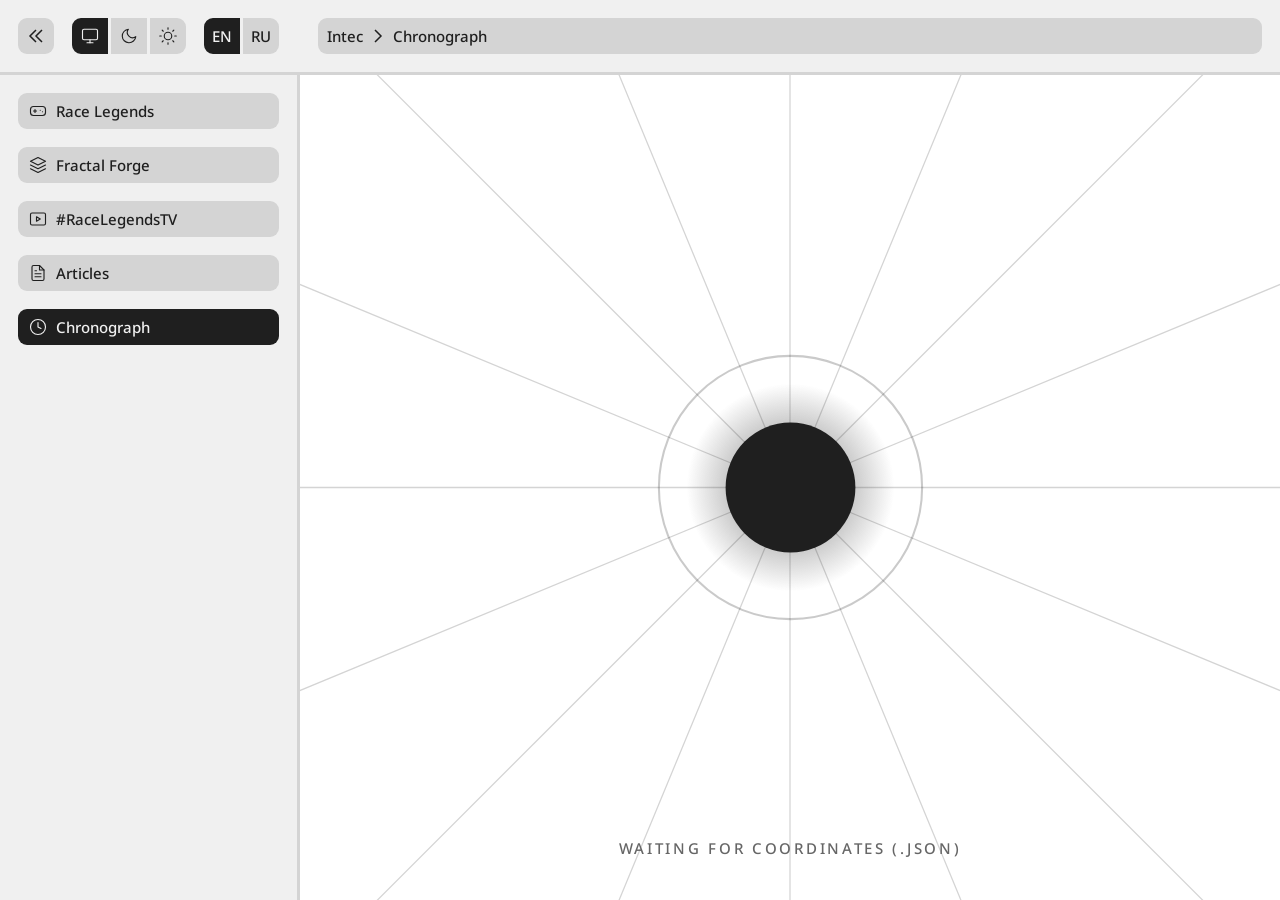
==== chronograph.html @ c6a781b1 "." ====
<!DOCTYPE html>
<html lang="en" data-theme="system">
<head>
    <meta charset="UTF-8">
    <meta name="viewport" content="width=device-width, initial-scale=1.0">
    <title>Intec | Chronograph</title>
    <link rel="preconnect" href="https://fonts.googleapis.com">
    <link rel="preconnect" href="https://fonts.gstatic.com" crossorigin>
    <link href="https://fonts.googleapis.com/css2?family=Noto+Sans:wght@500;900&display=swap" rel="stylesheet">
    <style>
        /* ============================================================
           ПЕРЕМЕННЫЕ ЦВЕТОВЫХ ТЕМ (ИНВЕРСИЯ)
        ============================================================ */
        :root {
            --c-bg: #000000;
            --c-bg-rgb: 0, 0, 0;
            --c-panel: #111111;
            --c-border: #1F1F1F;
            --c-text: #E7E7E7;
            --c-sub: #8C8C8C;
        }

        html[data-theme="light"] {
            --c-bg: #FFFFFF;
            --c-bg-rgb: 255, 255, 255;
            --c-panel: #F0F0F0;
            --c-border: #D4D4D4;
            --c-text: #1F1F1F;
            --c-sub: #666666;
        }

        /* МЕДЛЕННАЯ АНИМАЦИЯ */
        body, .top-bar, .sidebar, .main-area, .inspector-panel, .inspector-body, .v-track, .h-track {
            transition: background-color 0.3s ease, border-color 0.3s ease, color 0.3s ease;
        }

        /* БЫСТРАЯ АНИМАЦИЯ */
        .nav-btn, .back-btn, .toggle-btn, .h-thumb, .v-thumb {
            transition: background-color 0.1s ease, border-color 0.1s ease, color 0.1s ease;
        }
        svg { transition: stroke 0.1s ease, fill 0.1s ease; }

        /* ============================================================
           СИСТЕМА ЛОКАЛИЗАЦИИ
        ============================================================ */
        html[lang="en"] [data-lang="ru"] { display: none !important; }
        html[lang="ru"] [data-lang="en"] { display: none !important; }

        /* ============================================================
           СБРОС СТИЛЕЙ И БАЗА
        ============================================================ */
        * { box-sizing: border-box; margin: 0; padding: 0; -webkit-tap-highlight-color: transparent; }
        *:focus {
            outline: none !important;
        }
        
        body, html {
            width: 100vw; height: 100vh; height: 100dvh; 
            background: var(--c-bg); font-family: 'Noto Sans', sans-serif;
            font-weight: 500;
            overflow: hidden; user-select: none;
            display: flex; flex-direction: column; touch-action: none; 
        }

        a { text-decoration: none; color: inherit; }

        /* ============================================================
           ВЕРХНЯЯ ПАНЕЛЬ И КНОПКИ
        ============================================================ */
        .top-bar { height: 75px; background: var(--c-panel); border-bottom: 3px solid var(--c-border); display: flex; align-items: center; padding: 18px; width: 100%; flex-shrink: 0; z-index: 10; }
        
        .back-btn { width: 36px; height: 36px; background: var(--c-border); border-radius: 9px; margin-right: 18px; display: flex; justify-content: center; align-items: center; cursor: pointer; border: 2px solid transparent; flex-shrink: 0; }
        .back-btn svg { width: 18px; height: 18px; stroke: var(--c-text); fill: none; stroke-width: 1.5px; stroke-linecap: butt; stroke-linejoin: miter; }
        @media (hover: hover) { .back-btn:hover { border-color: var(--c-text); } }
        .back-btn:active { background: var(--c-text); } .back-btn:active svg { stroke: var(--c-panel); }
        
        .settings-group { display: flex; align-items: center; gap: 18px; margin-right: 39px; flex-shrink: 0; }
        .toggle-block { display: flex; gap: 3px; }
        .toggle-btn { width: 36px; height: 36px; background: var(--c-border); border: 2px solid transparent; display: flex; justify-content: center; align-items: center; cursor: pointer; color: var(--c-text); }
        .toggle-btn svg { width: 18px; height: 18px; stroke: currentColor; fill: none; stroke-width: 1.5px; stroke-linecap: round; stroke-linejoin: round; }
        .toggle-btn.text-btn { font-size: 15px; font-weight: 500; line-height: 1; }
        .toggle-block > *:first-child { border-top-left-radius: 9px; border-bottom-left-radius: 9px; }
        .toggle-block > *:last-child { border-top-right-radius: 9px; border-bottom-right-radius: 9px; }
        @media (hover: hover) { .toggle-btn:hover { border-color: var(--c-text); } }
        .toggle-btn.active, .toggle-btn:active { background: var(--c-text); color: var(--c-panel); border-color: var(--c-text); }
        .toggle-btn:active svg, .toggle-btn.active svg { stroke: var(--c-panel); }

        .breadcrumbs { flex-grow: 1; height: 36px; background: var(--c-border); border-radius: 9px; display: flex; align-items: center; padding: 0 9px; min-width: 0; }
        .bc-text { color: var(--c-text); font-size: 15px; font-weight: 500; display: block; white-space: nowrap; overflow: hidden; text-overflow: ellipsis; line-height: normal; padding: 3px 0; }
        .bc-icon { width: 18px; height: 18px; margin: 0 6px; stroke: var(--c-text); fill: none; stroke-width: 1.5px; flex-shrink: 0; }

        /* ============================================================
           БОКОВАЯ ПАНЕЛЬ И ОСНОВНАЯ ЗОНА
        ============================================================ */
        .content-wrapper { display: flex; flex-grow: 1; width: 100%; overflow: hidden; }
        .sidebar { width: 300px; height: 100%; background: var(--c-panel); border-right: 3px solid var(--c-border); flex-shrink: 0; z-index: 5; }
        .sidebar-nav { display: flex; flex-direction: column; gap: 18px; padding: 18px; }
        .nav-btn { width: 100%; height: 36px; background: var(--c-border); border-radius: 9px; display: flex; align-items: center; padding: 0 9px; cursor: pointer; border: 2px solid transparent; color: var(--c-text); text-decoration: none; }
        .nav-btn .nav-icon { width: 18px; height: 18px; margin-right: 9px; stroke: currentColor; fill: none; stroke-width: 1.5px; stroke-linecap: round; stroke-linejoin: round; flex-shrink: 0; }
        .nav-btn span { font-size: 15px; font-weight: 500; white-space: nowrap; line-height: normal; padding: 3px 0; }
        @media (hover: hover) { .nav-btn:hover { border-color: var(--c-text); } }
        .nav-btn:active, .nav-btn.active { background: var(--c-text); color: var(--c-panel); }

        .main-area { flex-grow: 1; background: var(--c-bg); position: relative; overflow: hidden; touch-action: none; }

        /* ============================================================
           CHRONOGRAPH: PAGE 1 (MULTIVERSE LANDING)
        ============================================================ */
        .chrono-page { position: absolute; inset: 0; width: 100%; height: 100%; }
        
        #page1 {
            z-index: 200; display: flex; flex-direction: column;
            align-items: center; justify-content: center; transform-origin: 50% 50%;
        }

        #mv-canvas, #warp-canvas {
            position: absolute; inset: 0; width: 100%; height: 100%;
            pointer-events: none; transform-origin: 50% 50%; will-change: transform;
        }
        #warp-canvas { opacity: 0; z-index: 100; }

        #p1-circle {
            position: relative; z-index: 2;
            width: clamp(160px, 25vh, 240px); height: clamp(160px, 25vh, 240px);
            cursor: pointer; transition: transform 0.2s ease; will-change: transform;
        }
        #p1-circle:hover { transform: scale(1.04); }
        #p1-circle:active { transform: scale(0.97); }
        #page1.animating #p1-circle { pointer-events: none; }
        
        /* ПЕРЕОПРЕДЕЛЕНИЕ ЦВЕТОВ ПРИ СИСТЕМНОЙ ОШИБКЕ */
        #page1.error {
            --c-text: #E53935 !important;
            --c-sub: #B71C1C !important;
        }
        
        #p1-circle svg { width: 100%; height: 100%; overflow: visible; }

        #p1-status {
            position: absolute; bottom: 42px; left: 0; right: 0; text-align: center;
            color: var(--c-sub); font-size: 15px; font-weight: 500; letter-spacing: 0.18em;
            transition: color 0.4s ease, opacity 0.4s ease; z-index: 3;
            pointer-events: none;
        }

        #flash {
            position: absolute; inset: 0; z-index: 1000;
            background: var(--c-text); opacity: 0; pointer-events: none; transition: opacity 0.3s ease;
        }

        @keyframes shake {
            0%,100% { transform: translate(0,0); }
            10% { transform: translate(-5px,-2px); } 20% { transform: translate(6px, 3px); }
            30% { transform: translate(-4px, 2px); } 40% { transform: translate(6px,-3px); }
            50% { transform: translate(-5px, 3px); } 60% { transform: translate(4px,-2px); }
            70% { transform: translate(-6px, 2px); } 80% { transform: translate(5px, 3px); }
            90% { transform: translate(-4px,-2px); }
        }

        /* ============================================================
           CHRONOGRAPH: PAGE 2 (TIMELINE APP)
        ============================================================ */
        #page2 {
            display: none; flex-direction: column; z-index: 150;
            opacity: 0; transition: opacity 0.5s ease;
        }
        #page2.visible { display: flex; }
        #page2.fade-in { opacity: 1; }

        .canvas-container {
            flex-grow: 1; position: relative; overflow: hidden;
            background: transparent; cursor: grab;
        }
        .canvas-container:active { cursor: grabbing; }
        .canvas-svg { height: 100%; display: block; }

        .timeline-line { stroke: var(--c-text); stroke-width: 3; fill: none; }
        .node { cursor: pointer; }
        .node-shape { fill: var(--c-bg); stroke: var(--c-text); stroke-width: 3; transition: all 0.2s; }
        .node-hover-ring { fill: none; stroke: transparent; stroke-width: 1.5; transition: stroke 0.2s; }
        .node:hover .node-hover-ring { stroke: var(--c-text); }
        .node.active .node-hover-ring { display: none !important; }
        .node.active .node-shape { fill: var(--c-text); }
        
        .node-wave, .node-wave-diamond, .node-wave-square { fill: var(--c-text); opacity: 0; }
        .node.active .node-wave { animation: nodeRipple 2s infinite ease-out; }
        .node.active .node-wave-diamond { animation: diamondRipple 2s infinite ease-out; }
        .node.active .node-wave-square { animation: squareRipple 2s infinite ease-out; }
        
        @keyframes nodeRipple { 0% { r: 18px; opacity: .4; } 100% { r: 60px; opacity: 0; } }
        @keyframes diamondRipple { 0% { transform: scale(1); opacity: .4; } 100% { transform: scale(3.333); opacity: 0; } }
        @keyframes squareRipple { 0% { transform: scale(1); opacity: .4; } 100% { transform: scale(3.333); opacity: 0; } }
        
        .svg-text, .svg-date, .svg-branch-label { pointer-events: none; }
        
        .svg-text { fill: var(--c-text); text-anchor: middle; font-family: 'Noto Sans'; font-size: 21px; font-weight: 500; }
        .svg-date { fill: var(--c-sub); text-anchor: middle; font-family: 'Noto Sans'; font-size: 21px; font-weight: 500; }
        .svg-branch-label { fill: var(--c-sub); font-family: 'Noto Sans'; font-size: 15px; font-weight: 500; }

        /* INSPECTOR */
        .inspector-clip { 
            position: absolute; right: 30px; top: 18px; bottom: 39px; 
            width: 615px; overflow: hidden; z-index: 20; touch-action: none;
        }
        
        .inspector-panel { position: relative; width: 100%; min-height: 100%; display: flex; flex-direction: column; will-change: transform; }
        .inspector-header { height: 144px; background: var(--c-text); border: 3px solid var(--c-border); border-bottom: none; border-radius: 18px 18px 0 0; padding: 18px; display: flex; flex-direction: column; justify-content: center; flex-shrink: 0; }
        .inspector-header .title { color: var(--c-bg); font-size: 42px; font-weight: 500; line-height: 1.1; margin-bottom: 6px; }
        .inspector-header .date { color: var(--c-bg); font-size: 21px; font-weight: 500; }
        .inspector-body { background: var(--c-panel); border: 3px solid var(--c-border); border-radius: 0 0 18px 18px; flex-grow: 1; padding: 18px; }
        .inspector-text-content { color: var(--c-sub); font-size: 21px; font-weight: 500; line-height: 1.4; text-align: justify; }
        .inspector-text-content .highlight { color: var(--c-text); }
        
        .inspector-grad-bottom, .inspector-grad-top { position: absolute; left: 0; right: 0; height: 30px; pointer-events: none; opacity: 0; transition: opacity .25s; z-index: 5; }
        .inspector-grad-bottom { bottom: 0; background: linear-gradient(to bottom, rgba(var(--c-bg-rgb),0) 0%, rgba(var(--c-bg-rgb),1) 100%); }
        .inspector-grad-top { top: 0; background: linear-gradient(to bottom, rgba(var(--c-bg-rgb),1) 0%, rgba(var(--c-bg-rgb),0) 100%); }

        /* SLIDERS */
        .h-slider-container { height: 21px; padding: 0 18px 18px; background: transparent; width: 100%; flex-shrink: 0; z-index: 25; }
        .h-track, .v-track { background: var(--c-border); position: relative; border-radius: 0; }
        .h-thumb, .v-thumb { background: var(--c-text); position: absolute; border-radius: 0; cursor: grab; }
        .h-thumb:active, .v-thumb:active { cursor: grabbing; }
        .h-track { width: 100%; height: 3px; } .h-thumb { height: 3px; top: 0; left: 0; }
        
        .v-slider-container { position: absolute; right: 18px; top: 18px; bottom: 39px; width: 3px; z-index: 25; }
        .v-track { width: 3px; height: 100%; } .v-thumb { width: 3px; top: 0; left: 0; }
        .v-thumb::after, .h-thumb::after { content: ''; position: absolute; top: -15px; bottom: -15px; left: -15px; right: -15px; }

        /* ============================================================
           БЛОКИРОВКА ХРОНОГРАФА (ДЛЯ ТЕЛЕФОНОВ И ПОРТРЕТА)
        ============================================================ */
        .mobile-blocker {
            display: none; 
            flex-direction: column; align-items: center; justify-content: center; 
            position: absolute; inset: 0; z-index: 10000; 
            background: var(--c-bg); color: var(--c-sub); 
            text-align: center; padding: 18px; gap: 18px;
        }
        .mobile-blocker svg {
            width: 48px; height: 48px; stroke: var(--c-text); fill: none; stroke-width: 1.5px; stroke-linecap: round; stroke-linejoin: round;
        }
        .mobile-blocker .mb-text {
            font-size: 15px; font-weight: 500; line-height: 1.4; max-width: 300px;
        }

        /* ЕСЛИ ЭТО ТЕЛЕФОН ИЛИ ЛЮБОЙ ЭКРАН В ВЕРТИКАЛЬНОМ ПОЛОЖЕНИИ - ПРЯЧЕМ ХРОНОГРАФ */
        @media (max-width: 900px), (orientation: portrait) {
            #page1, #page2, #flash { display: none !important; }
            .mobile-blocker { display: flex !important; }
        }

        /* ============================================================
           МОБИЛЬНЫЙ АДАПТИВ ОБОЛОЧКИ (ИЗ ФАЙЛА FF/RL)
        ============================================================ */
        @media (max-width: 900px) {
            .top-bar { height: 37.5px; padding: 9px; border-bottom-width: 1.5px; }
            .back-btn { width: 18px; height: 18px; border-radius: 4.5px; margin-right: 9px; border-width: 1px; }
            .back-btn svg { width: 9px; height: 9px; stroke-width: 1px; }
            
            .settings-group { gap: 9px; margin-right: 19.5px; }
            .toggle-block { gap: 1.5px; }
            .toggle-btn { width: 18px; height: 18px; border-width: 1px; }
            .toggle-btn svg { width: 9px; height: 9px; stroke-width: 1px; }
            .toggle-btn.text-btn { font-size: 7px; }
            .toggle-block > *:first-child { border-top-left-radius: 4.5px; border-bottom-left-radius: 4.5px; }
            .toggle-block > *:last-child { border-top-right-radius: 4.5px; border-bottom-right-radius: 4.5px; }

            .breadcrumbs { height: 18px; border-radius: 4.5px; padding: 0 4.5px; }
            .bc-text { font-size: 7px; padding: 1px 0; }
            .bc-icon { width: 9px; height: 9px; margin: 0 3px; stroke-width: 1px; }

            .sidebar { width: 150px; border-right-width: 1.5px; }
            .sidebar-nav { gap: 9px; padding: 9px; }
            .nav-btn { height: 18px; border-radius: 4.5px; padding: 0 4.5px; border-width: 1px; }
            .nav-btn .nav-icon { width: 9px; height: 9px; margin-right: 4.5px; stroke-width: 1px; }
            .nav-btn span { font-size: 7px; padding: 1px 0; }
        }

        /* В ПОРТРЕТНОМ РЕЖИМЕ СВОРАЧИВАЕМ САЙДБАР ДО ИКОНОК */
        @media (max-width: 900px) and (orientation: portrait) {
            .back-btn { margin-right: 19.5px; } 
            .settings-group { gap: 9px; margin-right: 9px; } 

            .sidebar { width: auto; }
            .sidebar .nav-btn { width: 18px; padding: 0; justify-content: center; }
            .sidebar .nav-btn .nav-icon { margin-right: 0; }
            .sidebar .nav-btn span { display: none; }
        }
        /* ============================================================
           ФИКСЫ ДЛЯ СВЕТЛОЙ ТЕМЫ
        ============================================================ */
        html[data-theme="light"] .inspector-text-content .highlight {
            font-weight: 600; 
        }
    </style>
    <!-- Этот скрипт блокирует рендер на миллисекунду, чтобы применить правильную тему ДО первой отрисовки, убирая мерцание -->
    <script>
        try {
            const savedTheme = localStorage.getItem('rl-theme') || 'system';
            const isLight = savedTheme === 'system' ? window.matchMedia('(prefers-color-scheme: light)').matches : savedTheme === 'light';
            if (isLight) document.documentElement.setAttribute('data-theme', 'light');
            else document.documentElement.removeAttribute('data-theme');
        } catch(e) {}
    </script>
</head>
<body>

    <header class="top-bar">
        <div class="back-btn" id="globalBackBtn"><svg viewBox="0 0 18 18"><path d="M 9 3 L 3 9 L 9 15 M 15 3 L 9 9 L 15 15"/></svg></div>
        
        <div class="settings-group">
            <div class="toggle-block theme-group">
                <div class="toggle-btn" data-theme-val="system"><svg viewBox="0 0 24 24"><rect x="2" y="3" width="20" height="14" rx="2" ry="2"/><line x1="8" y1="21" x2="16" y2="21"/><line x1="12" y1="17" x2="12" y2="21"/></svg></div>
                <div class="toggle-btn" data-theme-val="dark"><svg viewBox="0 0 24 24"><path d="M21 12.79A9 9 0 1 1 11.21 3 7 7 0 0 0 21 12.79z"/></svg></div>
                <div class="toggle-btn" data-theme-val="light"><svg viewBox="0 0 24 24"><circle cx="12" cy="12" r="5"/><line x1="12" y1="1" x2="12" y2="3"/><line x1="12" y1="21" x2="12" y2="23"/><line x1="4.22" y1="4.22" x2="5.64" y2="5.64"/><line x1="18.36" y1="18.36" x2="19.78" y2="19.78"/><line x1="1" y1="12" x2="3" y2="12"/><line x1="21" y1="12" x2="23" y2="12"/><line x1="4.22" y1="19.78" x2="5.64" y2="18.36"/><line x1="18.36" y1="5.64" x2="19.78" y2="4.22"/></svg></div>
            </div>
            <div class="toggle-block lang-group">
                <div class="toggle-btn text-btn" data-lang-val="en">EN</div>
                <div class="toggle-btn text-btn" data-lang-val="ru">RU</div>
            </div>
        </div>

        <div class="breadcrumbs">
            <span class="bc-text" id="bcFirst">Intec</span>
            <svg class="bc-icon" viewBox="0 0 18 18"><path d="M 6 3 L 12 9 L 6 15"/></svg>
            <span class="bc-text" data-lang="en">Chronograph</span>
            <span class="bc-text" data-lang="ru">Хронограф</span>
            <svg class="bc-icon" id="bcSeparator" viewBox="0 0 18 18" style="display: none;"><path d="M 6 3 L 12 9 L 6 15"/></svg>
            <span class="bc-text" id="bcStoryName" style="display: none;"></span>
        </div>
    </header>

    <div class="content-wrapper">
        <aside class="sidebar">
            <div class="sidebar-nav">
                <!-- ТЕПЕРЬ ЭТО РАБОЧИЕ ССЫЛКИ -->
                <a href="hub.html#rl" class="nav-btn"><svg class="nav-icon" viewBox="0 0 24 24"><rect x="2" y="6" width="20" height="12" rx="4"/><path d="M6 12h4M8 10v4M15 11h.01M18 13h.01"/></svg><span>Race Legends</span></a>
                <a href="hub.html#ff" class="nav-btn"><svg class="nav-icon" viewBox="0 0 24 24"><polygon points="12 2 2 7 12 12 22 7 12 2"/><polyline points="2 12 12 17 22 12"/><polyline points="2 17 12 22 22 17"/></svg><span>Fractal Forge</span></a>
                <a href="hub.html#rltv" class="nav-btn"><svg class="nav-icon" viewBox="0 0 24 24"><rect x="2" y="4" width="20" height="16" rx="2" ry="2"/><polygon points="10 9 15 12 10 15 10 9"/></svg><span>#RaceLegendsTV</span></a>
                <a href="hub.html#patchnotes" class="nav-btn"><svg class="nav-icon" viewBox="0 0 24 24"><path d="M14 2H6a2 2 0 0 0-2 2v16a2 2 0 0 0 2 2h12a2 2 0 0 0 2-2V8z"/><path d="M14 2v6h6"/><line x1="16" y1="13" x2="8" y2="13"/><line x1="16" y1="17" x2="8" y2="17"/><line x1="10" y1="9" x2="8" y2="9"/></svg><span data-lang="en">Articles</span><span data-lang="ru">Статьи</span></a>
                <div class="nav-btn active"><svg class="nav-icon" viewBox="0 0 24 24"><circle cx="12" cy="12" r="10"/><polyline points="12 6 12 12 16 14"/></svg><span data-lang="en">Chronograph</span><span data-lang="ru">Хронограф</span></div>
            </div>
        </aside>

        <main class="main-area" id="mainArea">
            
            <div class="mobile-blocker">
                <svg viewBox="0 0 24 24"><rect x="2" y="3" width="20" height="14" rx="2" ry="2"/><line x1="8" y1="21" x2="16" y2="21"/><line x1="12" y1="17" x2="12" y2="21"/></svg>
                <div class="mb-text">
                    <span data-lang="en">Chronograph requires more space and is only available on desktop screens.</span>
                    <span data-lang="ru">Хронограф требует больше пространства и доступен только на экранах ПК.</span>
                </div>
            </div>

            <div id="flash"></div>
            
            <div id="page1" class="chrono-page">
                <input type="file" id="fileInput" accept=".json" style="display:none">
                
                <canvas id="mv-canvas"></canvas>
                <canvas id="warp-canvas"></canvas>
                
                <div id="p1-circle">
                    <svg viewBox="-130 -130 260 260">
                        <defs>
                            <radialGradient id="p1-glow" cx="50%" cy="50%" r="50%">
                                <stop offset="0%" stop-color="var(--c-text)" stop-opacity="0.6"/>
                                <stop offset="100%" stop-color="var(--c-text)" stop-opacity="0"/>
                            </radialGradient>
                        </defs>
                        <circle r="120" fill="url(#p1-glow)"/>
                        <circle r="75" fill="none" stroke="var(--c-text)" stroke-width="2.4" opacity="0">
                            <animate attributeName="r" values="75;260" dur="2.8s" repeatCount="indefinite"/>
                            <animate attributeName="opacity" values="0.4;0" dur="2.8s" repeatCount="indefinite"/>
                        </circle>
                        <circle r="75" fill="none" stroke="var(--c-sub)" stroke-width="1.5" opacity="0">
                            <animate attributeName="r" values="75;260" dur="2.8s" begin="1.4s" repeatCount="indefinite"/>
                            <animate attributeName="opacity" values="0.25;0" dur="2.8s" begin="1.4s" repeatCount="indefinite"/>
                        </circle>
                        <circle r="75" fill="var(--c-text)"/>
                    </svg>
                </div>
                <div id="p1-status">
                    <span data-lang="en">WAITING FOR COORDINATES (.JSON)</span>
                    <span data-lang="ru">ОЖИДАНИЕ КООРДИНАТ (.JSON)</span>
                </div>
            </div>

            <div id="page2" class="chrono-page">
                <div class="canvas-container" id="canvasContainer">
                    <svg class="canvas-svg" id="canvasSvg" viewBox="0 0 3600 984" preserveAspectRatio="xMinYMid slice"></svg>
                </div>
                
                <div class="inspector-clip" id="inspectorClip">
                    <aside class="inspector-panel" id="inspectorPanel">
                        <div class="inspector-header">
                            <div class="title" id="inspTitle">-</div>
                            <div class="date"  id="inspDate">-</div>
                        </div>
                        <div class="inspector-body">
                            <div class="inspector-text-content" id="inspDesc"></div>
                        </div>
                    </aside>
                    <div class="inspector-grad-bottom" id="inspGradBottom"></div>
                    <div class="inspector-grad-top"    id="inspGradTop"></div>
                </div>
                
                <div class="v-slider-container">
                    <div class="v-track" id="vTrack"><div class="v-thumb" id="vThumb"></div></div>
                </div>
                <div class="h-slider-container">
                    <div class="h-track" id="hTrack"><div class="h-thumb" id="hThumb"></div></div>
                </div>
            </div>
        </main>
    </div>

    <script>
        const rootTheme = document.documentElement;
        const sysMedia = window.matchMedia('(prefers-color-scheme: light)');
        const themeBtns = document.querySelectorAll('.theme-group .toggle-btn');
        const langBtns = document.querySelectorAll('.lang-group .toggle-btn');
        
        const bcFirst = document.getElementById('bcFirst');
        const bcSeparator = document.getElementById('bcSeparator');
        const bcStoryName = document.getElementById('bcStoryName');
        
        const mainArea = document.getElementById('mainArea');
        const page1 = document.getElementById('page1');
        const page2 = document.getElementById('page2');
        const p1Circ = document.getElementById('p1-circle');
        const p1Stat = document.getElementById('p1-status');
        const flash = document.getElementById('flash');
        const fileInput = document.getElementById('fileInput');
        const globalBackBtn = document.getElementById('globalBackBtn');
        
        const mvCanvas = document.getElementById('mv-canvas');
        const mvCtx = mvCanvas.getContext('2d');
        const warpCanvas = document.getElementById('warp-canvas');
        const warpCtx = warpCanvas.getContext('2d');
        
        const canvasContainer = document.getElementById('canvasContainer');
        const canvasSvg = document.getElementById('canvasSvg');
        const inspectorClip = document.getElementById('inspectorClip');
        const inspectorPanel = document.getElementById('inspectorPanel');
        const inspGradBottom = document.getElementById('inspGradBottom');
        const inspGradTop = document.getElementById('inspGradTop');
        const hTrack = document.getElementById('hTrack');
        const hThumb = document.getElementById('hThumb');
        const vTrack = document.getElementById('vTrack');
        const vThumb = document.getElementById('vThumb');

        let currentLang = 'en';
        let currentBorderColor = '#1F1F1F';
        let currentTextColor = '#E7E7E7';
        
        let isAnimating = false;
        let animTimers = [];
        let panelOffset = 0;
        let nodeData = {};

        const BIG_BANG_DATA = {
            title: 'Большой взрыв', date: '≈ 13,8 млрд л. н.',
            desc: '<span class="highlight">Большой взрыв</span> - это момент, когда все вселенные начали быстро расширяться из одной крошечной и очень горячей точки. Данная точка является <span class="highlight">"Точкой Ноль"</span>, порождение всего сущего.<br><br>Она является общим центром, из которого во все стороны расходятся прямые линии. Каждая такая линия - это <span class="highlight">отдельная вселенная</span> со своими собственными правилами и законами природы. В данном UI вселенные представлены именно как линии, а не как пузыри, потому что так удобнее следить за ходом времени и понимать, что и когда в них происходило.<br><br>Если рассмотреть одну такую линию вблизи, можно увидеть, что она постоянно делится на новые ветки. Это происходит в <span class="highlight">"Точках расхождения"</span> - особых моментах, когда случается какое-то событие и история разделяется на несколько разных путей.<br><br>В этой системе не существует одной <span class="highlight">"самой правильной"</span> или главной линии времени. Все варианты развития событий одинаково важны и реальны.<br><br>Таким образом, всё мироздание похоже на гигантское дерево из бесконечного количества веток, которые растут из одного общего корня - <span class="highlight">Точки Ноль</span>. Любое изменение в прошлом просто создает новую ветку, которая идет дальше своим путем, не мешая остальным.'
        };

        const NUM_LINES = 16, CHOSEN_IDX = 0;
        const ANGLES = Array.from({length: NUM_LINES}, (_, i) => (i / NUM_LINES) * Math.PI * 2);
        const SCAN_ORDER = []; for (let i = 1; i < NUM_LINES; i++) SCAN_ORDER.push(i); SCAN_ORDER.push(CHOSEN_IDX);

        let lineOpacities = new Array(NUM_LINES).fill(1);
        let lineSelectionProgress = new Array(NUM_LINES).fill(0); 
        let warpParticles = [], warpRAF = null, isWarpReverse = false, isStoppingWarp = false;
        let sharedAudioCtx = null, audioUnlocked = false;

        function playTone(type, startFreq, endFreq, maxVol, duration, attackTime = 0.003) {
            try {
                if (!sharedAudioCtx) sharedAudioCtx = new (window.AudioContext || window.webkitAudioContext)();
                if (sharedAudioCtx.state === 'suspended') { sharedAudioCtx.resume().catch(()=>{}); if (sharedAudioCtx.state === 'suspended') return; }
                const osc = sharedAudioCtx.createOscillator(), gainNode = sharedAudioCtx.createGain();
                osc.type = type; const now = sharedAudioCtx.currentTime;
                osc.frequency.setValueAtTime(startFreq, now); osc.frequency.exponentialRampToValueAtTime(endFreq, now + duration);
                gainNode.gain.setValueAtTime(0, now); gainNode.gain.linearRampToValueAtTime(maxVol, now + attackTime);
                gainNode.gain.exponentialRampToValueAtTime(0.0001, now + duration); gainNode.gain.linearRampToValueAtTime(0, now + duration + 0.01);
                osc.connect(gainNode); gainNode.connect(sharedAudioCtx.destination);
                osc.start(now); osc.stop(now + duration + 0.02);
            } catch (e) {}
        }


        function updateCanvasColors() {
            currentBorderColor = getComputedStyle(rootTheme).getPropertyValue('--c-border').trim() || '#1F1F1F';
            currentTextColor = getComputedStyle(rootTheme).getPropertyValue('--c-text').trim() || '#E7E7E7';
        }

        function applyTheme(themeVal) {
            let isLight = themeVal === 'system' ? sysMedia.matches : themeVal === 'light';
            if (isLight) rootTheme.setAttribute('data-theme', 'light'); else rootTheme.removeAttribute('data-theme');
            try { localStorage.setItem('rl-theme', themeVal); } catch(e) {}
            themeBtns.forEach(btn => btn.classList.toggle('active', btn.getAttribute('data-theme-val') === themeVal));
            updateCanvasColors(); setTimeout(drawMv, 50);
        }

        function updateP1Status() {
            if (isAnimating || page2.classList.contains('visible')) return;
            p1Stat.innerHTML = currentLang === 'en' ? 'WAITING FOR COORDINATES (.JSON)' : 'ОЖИДАНИЕ КООРДИНАТ (.JSON)';
        }

        function applyLang(langVal) {
            currentLang = langVal;
            rootTheme.setAttribute('lang', langVal);
            try { localStorage.setItem('rl-lang', langVal); } catch(e) {}
            langBtns.forEach(btn => btn.classList.toggle('active', btn.getAttribute('data-lang-val') === langVal));
            updateP1Status();
        }

        function updateBreadcrumbs(storyName) {
            if (!storyName) {
                bcFirst.textContent = 'Intec';
                bcSeparator.style.display = 'none';
                bcStoryName.style.display = 'none';
            } else {
                bcFirst.textContent = storyName.length > 25 ? '···' : 'Intec';
                bcSeparator.style.display = 'block';
                bcStoryName.style.display = 'block';
                bcStoryName.textContent = storyName;
            }
        }

        function drawMv() {
            mvCtx.clearRect(0, 0, mvCanvas.width, mvCanvas.height);
            const cx = mvCanvas.width / 2, cy = mvCanvas.height / 2;
            const maxR = Math.hypot(cx, cy) * 1.1;
            const zScale = mainArea.clientHeight / 984;

            for (let i = 0; i < NUM_LINES; i++) {
                if (lineOpacities[i] <= 0) continue;
                const x2 = cx + Math.cos(ANGLES[i]) * maxR;
                const y2 = cy + Math.sin(ANGLES[i]) * maxR;

                mvCtx.lineWidth = Math.max(1, 1.5 * zScale);
                
                mvCtx.globalAlpha = lineOpacities[i];
                mvCtx.strokeStyle = currentBorderColor;
                mvCtx.beginPath(); mvCtx.moveTo(cx, cy); mvCtx.lineTo(x2, y2); mvCtx.stroke();

                if (lineSelectionProgress[i] > 0) {
                    mvCtx.globalAlpha = lineOpacities[i] * lineSelectionProgress[i];
                    mvCtx.strokeStyle = currentTextColor;
                    mvCtx.beginPath(); mvCtx.moveTo(cx, cy); mvCtx.lineTo(x2, y2); mvCtx.stroke();
                }
            }
            mvCtx.globalAlpha = 1;
        }

        function spawnWarpParticles() {
            warpParticles = [];
            const cx = warpCanvas.width / 2, cy = warpCanvas.height / 2;
            const radius = Math.max(cx, cy);
            const zScale = mainArea.clientHeight / 984;
            
            for (let i = 0; i < 200; i++) {
                const angle = Math.random() * Math.PI * 2;
                let dist, speed;
                if (!isWarpReverse) {
                    dist = (20 * zScale) + Math.random() * (warpCanvas.width / 2);
                    speed = (1 + Math.random() * 4) * zScale;
                } else {
                    dist = radius + Math.random() * (300 * zScale);
                    speed = (4 + Math.random() * 6) * zScale;
                }
                warpParticles.push({ x: cx + Math.cos(angle) * dist, y: cy + Math.sin(angle) * dist, angle: angle, speed: speed, life: 0, maxLife: isWarpReverse ? (40 + Math.random() * 30) : (20 + Math.random() * 20) });
            }
        }

        function animateWarp() {
            warpCtx.clearRect(0, 0, warpCanvas.width, warpCanvas.height);
            const cx = warpCanvas.width / 2, cy = warpCanvas.height / 2;
            const zScale = mainArea.clientHeight / 984;
            
            warpParticles.forEach(p => {
                p.life++;
                if (!isWarpReverse) { p.speed *= 1.15; p.x += Math.cos(p.angle) * p.speed; p.y += Math.sin(p.angle) * p.speed; } 
                else { p.speed *= 0.97; p.x -= Math.cos(p.angle) * p.speed; p.y -= Math.sin(p.angle) * p.speed; }

                const len = p.speed * (isWarpReverse ? 1.2 : 2.5);
                const tailX = p.x + (isWarpReverse ? 1 : -1) * Math.cos(p.angle) * len;
                const tailY = p.y + (isWarpReverse ? 1 : -1) * Math.sin(p.angle) * len;
                const alpha = Math.max(0, 1 - (p.life / p.maxLife));

                warpCtx.globalAlpha = alpha; warpCtx.strokeStyle = currentTextColor; warpCtx.lineWidth = Math.max(1, 1.5 * zScale);
                warpCtx.beginPath(); warpCtx.moveTo(tailX, tailY); warpCtx.lineTo(p.x, p.y); warpCtx.stroke();
            });

            warpParticles = warpParticles.filter(p => {
                if (p.life >= p.maxLife) return false;
                if (!isWarpReverse) return p.x > -500 && p.x < warpCanvas.width + 500 && p.y > -500 && p.y < warpCanvas.height + 500;
                else return Math.hypot(p.x - cx, p.y - cy) > (30 * zScale); 
            });

            if (!isStoppingWarp) {
                const dead = 200 - warpParticles.length;
                const radius = Math.max(cx, cy);
                for (let i = 0; i < dead; i++) {
                    const angle = Math.random() * Math.PI * 2;
                    let dist, speed;
                    if (!isWarpReverse) { dist = (50 * zScale) + Math.random() * (150 * zScale); speed = (1 + Math.random() * 3) * zScale; } 
                    else { dist = radius + Math.random() * (300 * zScale); speed = (4 + Math.random() * 6) * zScale; }
                    warpParticles.push({ x: cx + Math.cos(angle) * dist, y: cy + Math.sin(angle) * dist, angle: angle, speed: speed, life: 0, maxLife: isWarpReverse ? (40 + Math.random() * 30) : (20 + Math.random() * 20) });
                }
            }
            warpRAF = requestAnimationFrame(animateWarp);
        }

        function later(fn, ms) { const t = setTimeout(fn, ms); animTimers.push(t); return t; }
        
        function setStatus(textEn, textRu) {
            p1Stat.style.opacity = '0';
            setTimeout(() => { p1Stat.innerHTML = currentLang === 'en' ? textEn : textRu; p1Stat.style.opacity = '1'; }, 250);
        }

        function validateChronographData(data) {
            if (!data || typeof data !== 'object') return false;
            if (!data.timeline || typeof data.timeline !== 'object') return false;
            return true;
        }

        function loadFile(file) {
            const r = new FileReader();
            r.onload = ev => { 
                try { 
                    const json = JSON.parse(ev.target.result); 
                    if (!validateChronographData(json)) throw new Error('Invalid JSON structure');
                    startTransition(json); 
                } catch (err) { 
                    showErrorState(); 
                } 
            };
            r.readAsText(file);
        }

        function showErrorState() {
            if (isAnimating) return;
            isAnimating = true;

            page1.classList.add('animating');
            page1.classList.add('error');

            currentTextColor = '#E53935';
            currentBorderColor = '#B71C1C';
            drawMv();

            playTone('sawtooth', 120, 80, 0.3, 0.2, 0.02);
            setTimeout(() => playTone('sawtooth', 80, 50, 0.3, 0.3, 0.02), 250);

            setStatus('SYSTEM ERROR: INVALID COORDINATES', 'ОШИБКА СИСТЕМЫ: НЕВЕРНЫЕ КООРДИНАТЫ');

            page1.style.animation = 'shake 0.4s ease-in-out';
            setTimeout(() => { page1.style.animation = 'none'; }, 400);

            setTimeout(() => {
                page1.classList.remove('error');
                updateCanvasColors();
                drawMv();

                p1Stat.style.opacity = '0';
                setTimeout(() => {
                    isAnimating = false;
                    page1.classList.remove('animating');
                    updateP1Status(); 
                    p1Stat.style.opacity = '1';
                    fileInput.value = '';
                }, 250);
            }, 3000);
        }

        function startTransition(json) {
            isAnimating = true; page1.classList.add('animating');
            setStatus('ANALYZING TIMELINES...', 'АНАЛИЗ ЛИНИЙ ВРЕМЕНИ...');

            const STEP_MS = 125;
            SCAN_ORDER.forEach((lineIdx, i) => {
                const isChosen = (lineIdx === CHOSEN_IDX);
                later(() => { lineSelectionProgress[lineIdx] = 0.5; drawMv(); }, i * STEP_MS);
                later(() => { lineSelectionProgress[lineIdx] = isChosen ? 1 : 0; drawMv(); }, i * STEP_MS + 80);
            });

            const SCAN_END = SCAN_ORDER.length * STEP_MS + 100;
            later(() => {
                setStatus('TIMELINE SYNCHRONIZED', 'ЛИНИЯ ВРЕМЕНИ СИНХРОНИЗИРОВАНА');
                for (let s = 1; s <= 12; s++) {
                    later(() => {
                        for (let i = 0; i < NUM_LINES; i++) { if (i !== CHOSEN_IDX) lineOpacities[i] = Math.max(0, lineOpacities[i] - 1 / 12); }
                        drawMv();
                    }, s * 80);
                }
            }, SCAN_END);

            const PHASE2_END = SCAN_END + 1100;
            later(() => { setStatus('INITIATING JUMP...', 'ИНИЦИАЦИЯ ПЕРЕХОДА...'); }, PHASE2_END);

            later(() => {
                isWarpReverse = false; isStoppingWarp = false;
                warpCanvas.style.transition = 'opacity 0.2s ease'; warpCanvas.style.opacity = '1';
                spawnWarpParticles(); animateWarp();
                const jumpTiming = 'transform 1.2s cubic-bezier(0.7, 0, 0.9, 1)';
                const jumpTransform = 'scale(35) translateX(-8px)';
                mvCanvas.style.transition = jumpTiming; mvCanvas.style.transform = jumpTransform;
                p1Circ.style.transition = jumpTiming; p1Circ.style.transform = jumpTransform;
                p1Stat.style.opacity = '0'; page1.style.animation = 'shake 0.07s linear infinite';
            }, PHASE2_END + 400);

            later(() => { isStoppingWarp = true; flash.style.opacity = '1'; }, PHASE2_END + 1100);

            later(() => {
                renderTimeline(json);
                page2.classList.add('visible');
                cancelAnimationFrame(warpRAF); warpCtx.clearRect(0, 0, warpCanvas.width, warpCanvas.height); warpCanvas.style.opacity = '0';
                mvCanvas.style.transition = 'none'; mvCanvas.style.transform = 'scale(1)';
                p1Circ.style.transition = 'none'; p1Circ.style.transform = 'scale(1)';
            }, PHASE2_END + 1200);

            later(() => {
                flash.style.opacity = '0'; page2.classList.add('fade-in');
                page1.style.animation = 'none'; page1.style.display = 'none';
            }, PHASE2_END + 1500);

            later(() => { updateHSlider(); refreshPanel(); isAnimating = false; selectNode('big_bang'); }, PHASE2_END + 2100);
        }

        function reverseTransition() {
            isAnimating = true; flash.style.opacity = '1';

            later(() => {
                updateBreadcrumbs(null);
                page2.classList.remove('fade-in'); page1.style.cssText = ''; page1.style.display = '';
                
                lineSelectionProgress = new Array(NUM_LINES).fill(0); lineSelectionProgress[CHOSEN_IDX] = 1;
                lineOpacities = new Array(NUM_LINES).fill(0); lineOpacities[CHOSEN_IDX] = 1; 

                const jumpTransform = 'scale(35) translateX(-8px)';
                mvCanvas.style.transition = 'none'; mvCanvas.style.transform = jumpTransform;
                p1Circ.style.transition = 'none'; p1Circ.style.transform = jumpTransform; drawMv();
                updateP1Status(); p1Stat.style.opacity = '0'; 
            }, 300);

            later(() => {
                flash.style.opacity = '0'; page2.classList.remove('visible'); fileInput.value = '';
                isWarpReverse = true; isStoppingWarp = false;
                warpCanvas.style.transition = 'opacity 0.2s ease'; warpCanvas.style.opacity = '1';
                spawnWarpParticles(); animateWarp();

                const backTiming = 'transform 1.1s cubic-bezier(0.1, 0.9, 0.2, 1)';
                const backTransform = 'scale(1) translateX(0)';
                mvCanvas.style.transition = backTiming; mvCanvas.style.transform = backTransform;
                p1Circ.style.transition = backTiming; p1Circ.style.transform = backTransform;
                p1Stat.style.opacity = '1'; page1.style.animation = 'shake 0.07s linear infinite';
            }, 450);

            later(() => { isStoppingWarp = true; warpCanvas.style.transition = 'opacity 0.4s ease-out'; warpCanvas.style.opacity = '0'; }, 1150);
            later(() => { page1.style.animation = 'none'; cancelAnimationFrame(warpRAF); warpCtx.clearRect(0, 0, warpCanvas.width, warpCanvas.height); }, 1600);

            const CHOSEN_FADE_START = 1700;
            for (let s = 0; s <= 24; s++) { later(() => { lineSelectionProgress[CHOSEN_IDX] = 1 - (s / 24); drawMv(); }, CHOSEN_FADE_START + s * 40); }

            const LINE_RESTORE_START = 1800;
            for (let i = 0; i < NUM_LINES; i++) {
                if (i === CHOSEN_IDX) continue; 
                later((() => { const idx = i; return () => { for (let s = 1; s <= 8; s++) { later(() => { lineOpacities[idx] = Math.min(1, lineOpacities[idx] + 1 / 8); drawMv(); }, s * 30); } }; })(), LINE_RESTORE_START + i * 55);
            }

            later(() => {
                p1Circ.style.transition = ''; p1Circ.style.transform = '';
                mvCanvas.style.transition = ''; mvCanvas.style.transform = '';
                page1.style.transition = ''; page1.style.transform = ''; page1.style.animation = '';
                page1.classList.remove('animating'); panelOffset = 0; isAnimating = false;
            }, LINE_RESTORE_START + NUM_LINES * 55 + 350);
        }

        const MAIN_Y = 492, NODE_R = 18, RING_R = 24;
        
        function escHtml(s) { return String(s||'').replace(/&/g,'&amp;').replace(/</g,'&lt;').replace(/>/g,'&gt;').replace(/"/g,'&quot;'); }

        function renderTimeline(json) {
            const tl = json.timeline;
            updateBreadcrumbs(tl.name || 'Без названия');

            const mainEvents = (tl.tracks || []).flatMap(t => t.events || []);
            const branchEvents = (tl.branches || []).flatMap(b => b.events || []);
            const allEvents = [...mainEvents, ...branchEvents];

            let maxX = 1440; allEvents.forEach(e => { if (e.x) maxX = Math.max(maxX, e.x); });
            
            const SVG_WIDTH = maxX + 1800; 
            
            const splitX = {}; mainEvents.forEach(e => { if (e.type === 'split') splitX[e.id] = e.x; });

            nodeData = { 'big_bang': BIG_BANG_DATA };
            allEvents.forEach(e => { nodeData[e.id] = { title: e.title || '-', date: e.date || '-', desc: e.description || '' }; });

            let h = `<defs>
                <radialGradient id="sun-glow">
                    <stop offset="0%" stop-color="var(--c-text)" stop-opacity="0.6"/>
                    <stop offset="100%" stop-color="var(--c-text)" stop-opacity="0"/>
                </radialGradient>
            </defs>`;

            h += `<g id="bb-group" class="node" style="cursor:pointer" onclick="selectNode('big_bang')">
                <circle cx="0" cy="${MAIN_Y}" r="150" fill="url(#sun-glow)"/>
                <circle cx="0" cy="${MAIN_Y}" r="90" fill="none" stroke="var(--c-text)" stroke-width="2.4" opacity="0">
                    <animate attributeName="r" values="90;330" dur="2.8s" repeatCount="indefinite"/>
                    <animate attributeName="opacity" values="0.4;0" dur="2.8s" repeatCount="indefinite"/>
                </circle>
                <circle cx="0" cy="${MAIN_Y}" r="90" fill="none" stroke="var(--c-sub)" stroke-width="1.5" opacity="0">
                    <animate attributeName="r" values="90;330" dur="2.8s" begin="1.4s" repeatCount="indefinite"/>
                    <animate attributeName="opacity" values="0.25;0" dur="2.8s" begin="1.4s" repeatCount="indefinite"/>
                </circle>
                <circle cx="0" cy="${MAIN_Y}" r="90" fill="var(--c-text)"/>
            </g>`;

            h += `<line x1="0" y1="${MAIN_Y}" x2="${SVG_WIDTH}" y2="${MAIN_Y}" class="timeline-line"/>`;

            const branches = (tl.branches || []).map(b => ({ id: b.id, nx: splitX[b.spawned_by], by: MAIN_Y + b.depth, depth: b.depth })).filter(b => b.nx !== undefined);
            branches.forEach(b => {
                h += `<line x1="${b.nx}" y1="${MAIN_Y+NODE_R}" x2="${b.nx}" y2="${b.by}" stroke="var(--c-text)" stroke-width="3" fill="none"/>`;
                h += `<line x1="${b.nx}" y1="${b.by}" x2="${SVG_WIDTH}" y2="${b.by}" stroke="var(--c-bg)" stroke-width="9" fill="none"/>`;
                h += `<line x1="${b.nx}" y1="${b.by}" x2="${SVG_WIDTH}" y2="${b.by}" stroke="var(--c-text)" stroke-width="3" fill="none"/>`;
                h += `<text x="${b.nx+30}" y="${b.by-12}" class="svg-branch-label">${escHtml((tl.branches||[]).find(br=>br.id===b.id)?.label||'')}</text>`;
            });

            function nodeHtml(e, y) {
                const isSplit = e.type === 'split', isCulmination = e.type === 'culmination';
                const SQ = NODE_R, SQ_R = NODE_R * 0.45, SQ2 = RING_R, SQ2_R = RING_R * 0.45;
                let wave, ring, shape;
                if (isSplit) {
                    wave = `<polygon points="0,-${NODE_R} ${NODE_R},0 0,${NODE_R} -${NODE_R},0" class="node-wave-diamond"/>`;
                    ring = `<polygon points="0,-${RING_R} ${RING_R},0 0,${RING_R} -${RING_R},0" class="node-hover-ring"/>`;
                    shape = `<polygon points="0,-${NODE_R} ${NODE_R},0 0,${NODE_R} -${NODE_R},0" class="node-shape" id="node-${e.id}"/>`;
                } else if (isCulmination) {
                    wave = `<rect x="-${SQ}" y="-${SQ}" width="${SQ*2}" height="${SQ*2}" rx="${SQ_R}" ry="${SQ_R}" class="node-wave-square"/>`;
                    ring = `<rect x="-${SQ2}" y="-${SQ2}" width="${SQ2*2}" height="${SQ2*2}" rx="${SQ2_R}" ry="${SQ2_R}" class="node-hover-ring"/>`;
                    shape = `<rect x="-${SQ}" y="-${SQ}" width="${SQ*2}" height="${SQ*2}" rx="${SQ_R}" ry="${SQ_R}" class="node-shape" id="node-${e.id}"/>`;
                } else {
                    wave = `<circle cx="0" cy="0" r="${NODE_R}" class="node-wave"/>`;
                    ring = `<circle cx="0" cy="0" r="${RING_R}" class="node-hover-ring"/>`;
                    shape = `<circle cx="0" cy="0" r="${NODE_R}" class="node-shape" id="node-${e.id}"/>`;
                }
                
                return `<g class="node" transform="translate(${e.x},${y})" onclick="selectNode('${e.id}')">
                    ${wave}${ring}${shape}
                    <text y="-62" class="svg-text">${escHtml(e.title)}</text>
                    <text y="-36" class="svg-date">${escHtml(e.date)}</text>
                </g>`;
            }

            mainEvents.forEach(e => { h += nodeHtml(e, MAIN_Y); });
            (tl.branches||[]).forEach(b => {
                const by = MAIN_Y + b.depth;
                (b.events||[]).forEach(e => { h += nodeHtml(e, by); });
            });

            canvasSvg.setAttribute('viewBox', `0 0 ${SVG_WIDTH} 984`);
            canvasSvg.style.minWidth = SVG_WIDTH + 'px';
            canvasSvg.innerHTML = h;
            
        }

        window.selectNode = function(id) {
            document.querySelectorAll('.node').forEach(el => el.classList.remove('active'));
            const el = document.getElementById(id === 'big_bang' ? 'bb-group' : 'node-' + id);
            if (el) el.closest('.node').classList.add('active');
            const d = nodeData[id] || {};
            document.getElementById('inspTitle').textContent = d.title || '-';
            document.getElementById('inspDate').textContent = d.date || '-';
            document.getElementById('inspDesc').innerHTML = d.desc || '';
            panelOffset = 0; setTimeout(refreshPanel, 0);
        };

        function getPanelMaxOffset() { return Math.max(0, inspectorPanel.scrollHeight - inspectorClip.clientHeight); }
        function setPanelOffset(o) {
            const max = getPanelMaxOffset(); panelOffset = Math.max(0, Math.min(o, max));
            inspectorPanel.style.transform = `translateY(-${panelOffset}px)`;
            inspGradBottom.style.opacity = (panelOffset < max) && (max > 0) ? '1' : '0';
            inspGradTop.style.opacity = panelOffset > 0 ? '1' : '0'; updateVSlider();
        }
        function refreshPanel() { setPanelOffset(panelOffset); }

        function updateHSlider() {
            const sW = canvasContainer.scrollWidth, cW = canvasContainer.clientWidth, tW = hTrack.clientWidth;
            if (sW <= cW) { hThumb.style.width='100%'; hThumb.style.left='0px'; return; }
            const tw = Math.max((cW/sW)*tW, 40); hThumb.style.width = `${tw}px`;
            hThumb.style.left = `${(canvasContainer.scrollLeft/(sW-cW))*(tW-tw)}px`;
        }
        function updateVSlider() {
            const pH = inspectorPanel.scrollHeight, cH = inspectorClip.clientHeight, tH = vTrack.clientHeight, max = getPanelMaxOffset();
            if (max <= 0) { vThumb.style.height='100%'; vThumb.style.top='0px'; return; }
            const th = Math.max((cH/pH)*tH, 40); vThumb.style.height = `${th}px`;
            vThumb.style.top = `${(panelOffset/max)*(tH-th)}px`;
        }

        canvasContainer.addEventListener('scroll', updateHSlider);
        canvasContainer.addEventListener('wheel', e => { e.preventDefault(); canvasContainer.scrollLeft += e.deltaY; }, {passive:false});
        inspectorClip.addEventListener('wheel', e => { e.preventDefault(); e.stopPropagation(); setPanelOffset(panelOffset + e.deltaY); }, {passive:false});

        let activeDrag = null, startX, startY, startScrollLeft, startPanelOffset;
        let inspTouchVelocity = 0, inspLastTouchY = 0, inspLastTouchTime = 0, inspInertiaFrame;

        canvasContainer.addEventListener('pointerdown', e => { 
            if (isAnimating || e.target.closest('.node')) return; 
            activeDrag = 'canvas'; startX = e.pageX; startScrollLeft = canvasContainer.scrollLeft; 
            canvasContainer.setPointerCapture(e.pointerId);
        });
        hThumb.addEventListener('pointerdown', e => { 
            if (isAnimating) return; activeDrag = 'hThumb'; startX = e.pageX; startScrollLeft = canvasContainer.scrollLeft; 
            e.stopPropagation(); hThumb.setPointerCapture(e.pointerId);
        });
        vThumb.addEventListener('pointerdown', e => { 
            if (isAnimating) return; activeDrag = 'vThumb'; startY = e.pageY; startPanelOffset = panelOffset; 
            e.stopPropagation(); vThumb.setPointerCapture(e.pointerId);
        });

        inspectorClip.addEventListener('pointerdown', e => { 
            if (isAnimating) return; 
            if (e.pointerType !== 'mouse') { 
                activeDrag = 'inspector'; startY = e.pageY; startPanelOffset = panelOffset; 
                cancelAnimationFrame(inspInertiaFrame); inspLastTouchY = e.pageY; inspLastTouchTime = Date.now();
                inspectorClip.setPointerCapture(e.pointerId); e.stopPropagation();
            }
        });

        window.addEventListener('pointermove', e => {
            if (!activeDrag) return;
            if (activeDrag === 'canvas') { e.preventDefault(); canvasContainer.scrollLeft = startScrollLeft - (e.pageX - startX); }
            else if (activeDrag === 'hThumb') { e.preventDefault(); const mT = hTrack.clientWidth - hThumb.offsetWidth, mS = canvasContainer.scrollWidth - canvasContainer.clientWidth; canvasContainer.scrollLeft = startScrollLeft + ((e.pageX - startX) / mT) * mS; }
            else if (activeDrag === 'vThumb') { e.preventDefault(); setPanelOffset(startPanelOffset + ((e.pageY - startY) / (vTrack.clientHeight - vThumb.offsetHeight)) * getPanelMaxOffset()); }
            else if (activeDrag === 'inspector') { 
                e.preventDefault(); const now = Date.now();
                inspTouchVelocity = (e.pageY - inspLastTouchY) / (now - inspLastTouchTime || 1);
                inspLastTouchY = e.pageY; inspLastTouchTime = now;
                setPanelOffset(startPanelOffset + (startY - e.pageY)); 
            }
        });

        window.addEventListener('pointerup', () => { 
            if (activeDrag === 'inspector') {
                let v = inspTouchVelocity * 15; 
                const step = () => {
                    if (Math.abs(v) < 0.5) return; 
                    let prevOffset = panelOffset; setPanelOffset(panelOffset - v);
                    if (panelOffset === prevOffset) { v = 0; return; }
                    v *= 0.92; inspInertiaFrame = requestAnimationFrame(step);
                };
                step();
            }
            activeDrag = null; 
        });
        window.addEventListener('pointercancel', () => activeDrag = null);

        document.addEventListener('DOMContentLoaded', () => {
            
            themeBtns.forEach(btn => btn.addEventListener('click', () => applyTheme(btn.getAttribute('data-theme-val'))));
            sysMedia.addEventListener('change', () => { if ((localStorage.getItem('rl-theme') || 'system') === 'system') applyTheme('system'); });
            langBtns.forEach(btn => btn.addEventListener('click', () => applyLang(btn.getAttribute('data-lang-val'))));
            
            p1Circ.addEventListener('click', () => { if (!isAnimating) fileInput.click(); });
            fileInput.addEventListener('change', e => { const f = e.target.files[0]; if (f) loadFile(f); });
            
            page1.addEventListener('dragover', e => { 
                e.preventDefault(); e.dataTransfer.dropEffect = 'copy'; 
                if (!isAnimating) p1Circ.style.transform = 'scale(1.08)';
            });
            page1.addEventListener('dragleave', e => { 
                e.preventDefault(); 
                if (!isAnimating) p1Circ.style.transform = ''; 
            });
            page1.addEventListener('drop', e => { 
                e.preventDefault(); 
                if (!isAnimating) p1Circ.style.transform = '';
                if (isAnimating) return;
                const f = e.dataTransfer.files[0]; 
                if (f) {
                    if (f.name.endsWith('.json')) {
                        loadFile(f); 
                    } else {
                        showErrorState(); 
                    }
                } 
            });

            // ИСПРАВЛЕНО: Теперь кнопка "Назад" в Хронографе возвращает в хаб, если мы на первом экране
            globalBackBtn.addEventListener('click', () => { 
                if (isAnimating) return;
                if (page2.classList.contains('visible')) {
                    reverseTransition(); 
                } else {
                    window.location.href = '/';
                }
            });

            const unlockAudio = () => {
                if (audioUnlocked) return;
                if (!sharedAudioCtx) sharedAudioCtx = new (window.AudioContext || window.webkitAudioContext)();
                if (sharedAudioCtx.state === 'suspended') sharedAudioCtx.resume().then(()=>audioUnlocked=true).catch(()=>{}); else audioUnlocked=true;
                if (audioUnlocked) ['click', 'pointerdown', 'touchstart', 'keydown'].forEach(evt => document.removeEventListener(evt, unlockAudio));
            };
            ['click', 'pointerdown', 'touchstart', 'keydown'].forEach(evt => document.addEventListener(evt, unlockAudio, { passive: true }));
            
            applyTheme(localStorage.getItem('rl-theme') || 'system');
            applyLang(localStorage.getItem('rl-lang') || 'en');
            updateBreadcrumbs(null);
            
            mvCanvas.width = mainArea.clientWidth; mvCanvas.height = mainArea.clientHeight;
            warpCanvas.width = mainArea.clientWidth; warpCanvas.height = mainArea.clientHeight;
            drawMv();
        });

        const resizeObserver = new ResizeObserver(() => {
            const rect = mainArea.getBoundingClientRect();
            if (rect.width === 0 || rect.height === 0) return;
            mvCanvas.width = rect.width; mvCanvas.height = rect.height;
            warpCanvas.width = rect.width; warpCanvas.height = rect.height;
            drawMv();
            if (page2.classList.contains('visible')) { 
                updateHSlider(); refreshPanel(); 
            }
        });
        resizeObserver.observe(mainArea);
    </script>
</body>
</html>
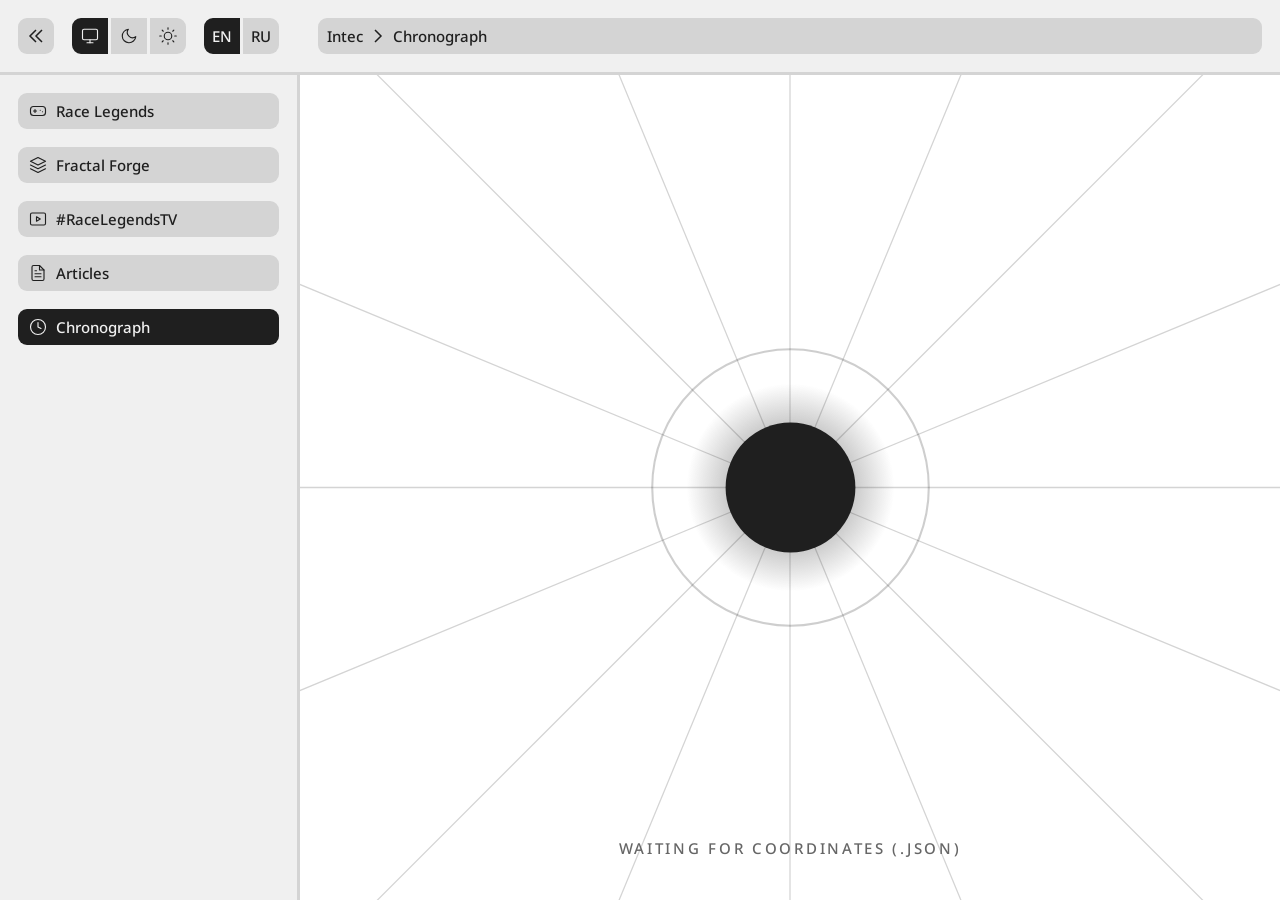
==== commit 92cb2dda: "." ====
--- a/chronograph.html
+++ b/chronograph.html
@@ -57,7 +57,6 @@
         body, html {
             width: 100vw; height: 100vh; height: 100dvh; 
             background: var(--c-bg); font-family: 'Noto Sans', sans-serif;
-            font-weight: 500;
             overflow: hidden; user-select: none;
             display: flex; flex-direction: column; touch-action: none; 
         }
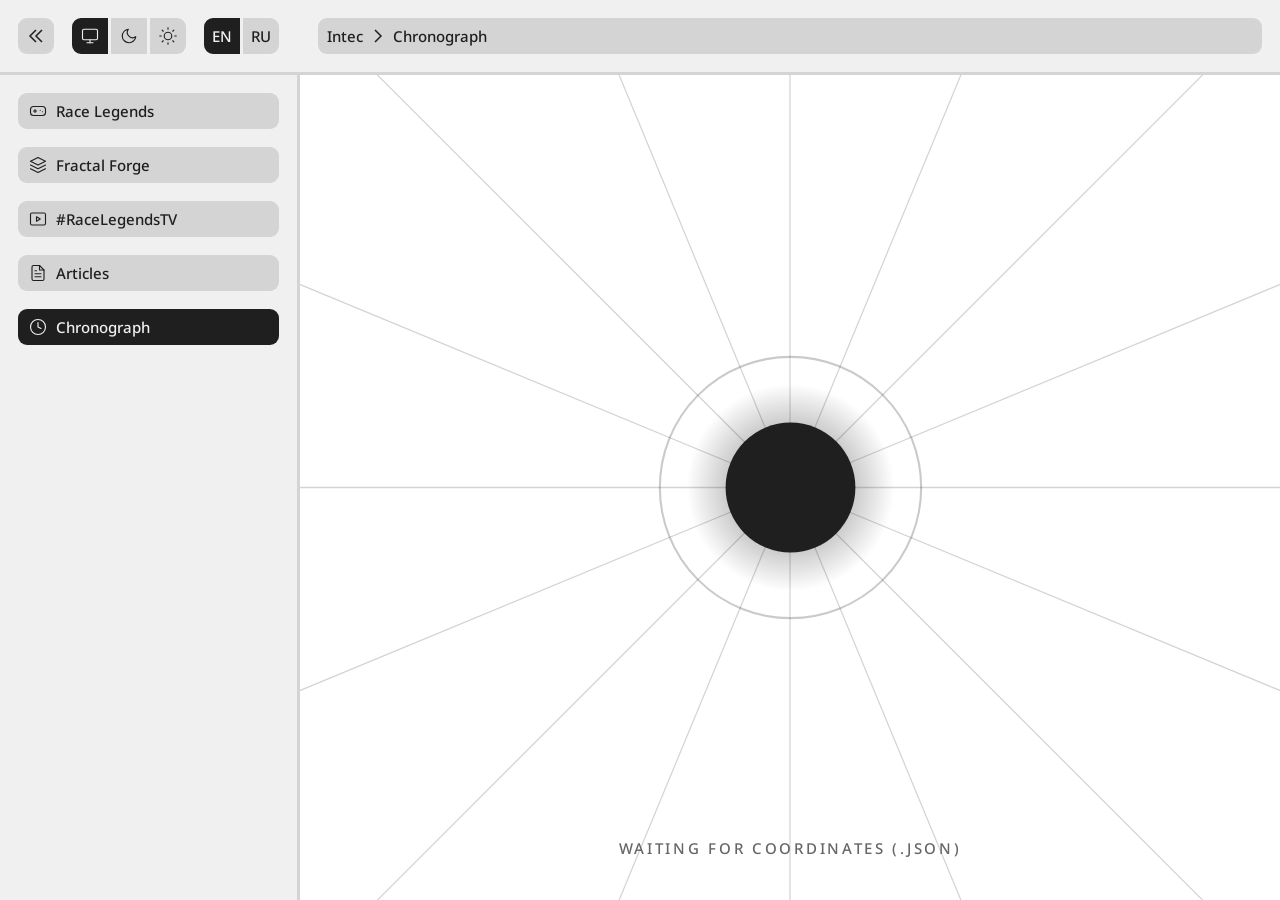
==== commit 2f531bfe: "." ====
--- a/chronograph.html
+++ b/chronograph.html
@@ -204,7 +204,7 @@
         
         .inspector-panel { position: relative; width: 100%; min-height: 100%; display: flex; flex-direction: column; will-change: transform; }
         .inspector-header { height: 144px; background: var(--c-text); border: 3px solid var(--c-border); border-bottom: none; border-radius: 18px 18px 0 0; padding: 18px; display: flex; flex-direction: column; justify-content: center; flex-shrink: 0; }
-        .inspector-header .title { color: var(--c-bg); font-size: 42px; font-weight: 500; line-height: 1.1; margin-bottom: 6px; }
+        .inspector-header .title { color: var(--c-bg); font-size: 42px; font-weight: 900; line-height: 1.1; margin-bottom: 6px; }
         .inspector-header .date { color: var(--c-bg); font-size: 21px; font-weight: 500; }
         .inspector-body { background: var(--c-panel); border: 3px solid var(--c-border); border-radius: 0 0 18px 18px; flex-grow: 1; padding: 18px; }
         .inspector-text-content { color: var(--c-sub); font-size: 21px; font-weight: 500; line-height: 1.4; text-align: justify; }
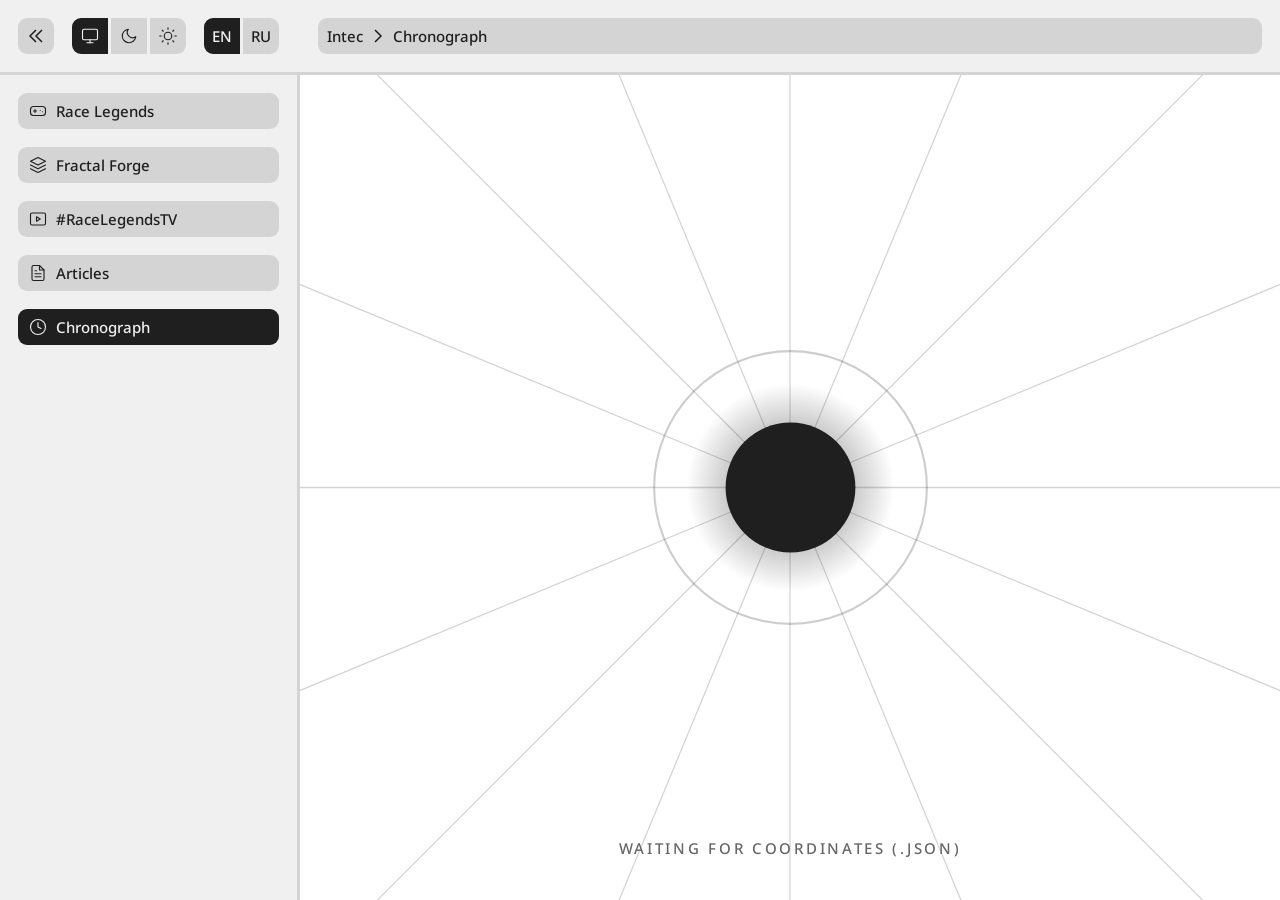
==== commit 750d6ec0: "." ====
--- a/chronograph.html
+++ b/chronograph.html
@@ -824,7 +824,7 @@
                 h += `<line x1="${b.nx}" y1="${MAIN_Y+NODE_R}" x2="${b.nx}" y2="${b.by}" stroke="var(--c-text)" stroke-width="3" fill="none"/>`;
                 h += `<line x1="${b.nx}" y1="${b.by}" x2="${SVG_WIDTH}" y2="${b.by}" stroke="var(--c-bg)" stroke-width="9" fill="none"/>`;
                 h += `<line x1="${b.nx}" y1="${b.by}" x2="${SVG_WIDTH}" y2="${b.by}" stroke="var(--c-text)" stroke-width="3" fill="none"/>`;
-                h += `<text x="${b.nx+30}" y="${b.by-12}" class="svg-branch-label">${escHtml((tl.branches||[]).find(br=>br.id===b.id)?.label||'')}</text>`;
+                h += `<text x="${b.nx+15}" y="${b.by-15}" class="svg-branch-label">${escHtml((tl.branches||[]).find(br=>br.id===b.id)?.label||'')}</text>`;
             });
 
             function nodeHtml(e, y) {
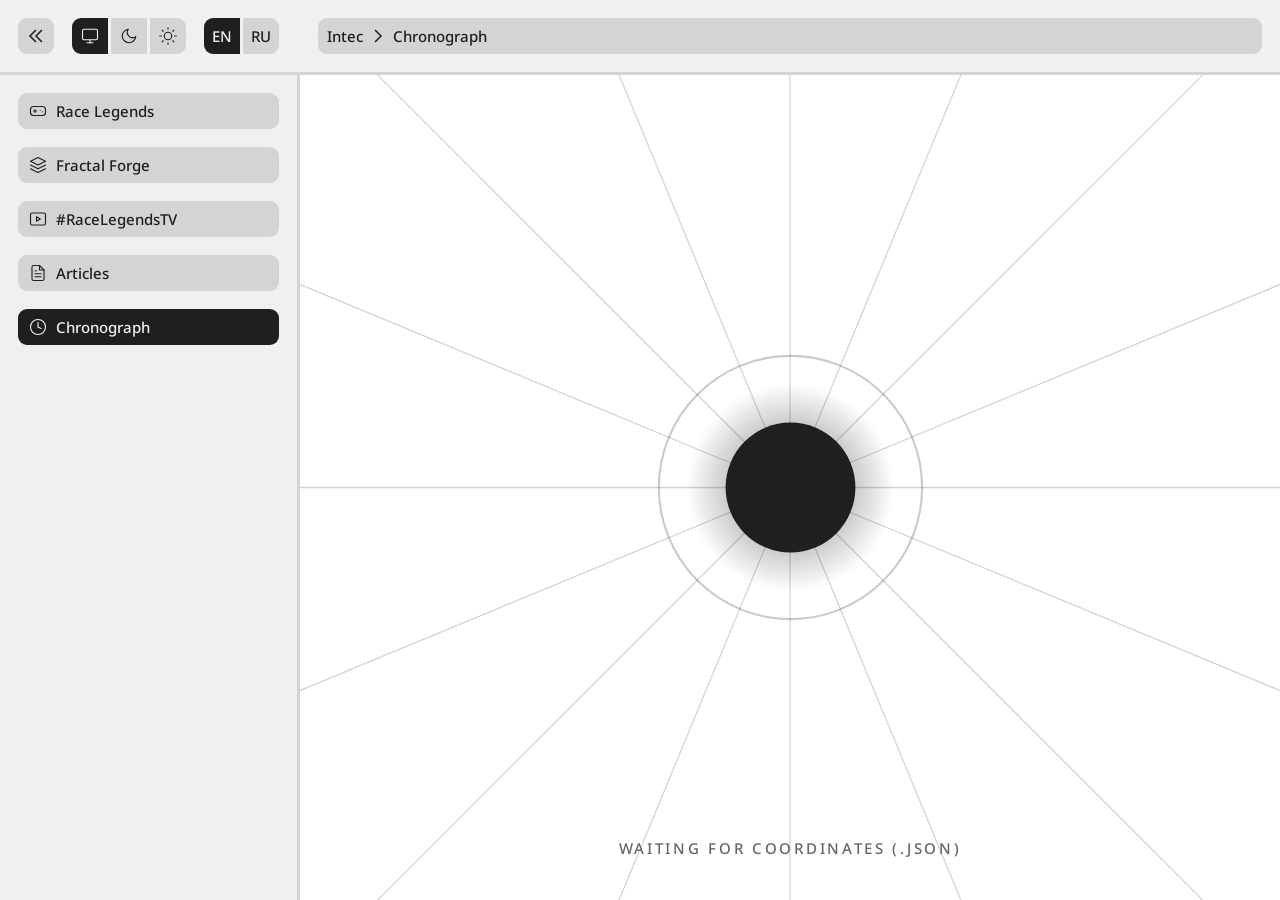
==== commit b174db02: "." ====
--- a/chronograph.html
+++ b/chronograph.html
@@ -174,6 +174,10 @@
         .canvas-svg { height: 100%; display: block; }
 
         .timeline-line { stroke: var(--c-text); stroke-width: 3; fill: none; }
+        .timeline-line, .canvas-svg line {
+            stroke-linecap: round;
+            stroke-linejoin: round;
+        }
         .node { cursor: pointer; }
         .node-shape { fill: var(--c-bg); stroke: var(--c-text); stroke-width: 3; transition: all 0.2s; }
         .node-hover-ring { fill: none; stroke: transparent; stroke-width: 1.5; transition: stroke 0.2s; }
@@ -822,7 +826,7 @@
             const branches = (tl.branches || []).map(b => ({ id: b.id, nx: splitX[b.spawned_by], by: MAIN_Y + b.depth, depth: b.depth })).filter(b => b.nx !== undefined);
             branches.forEach(b => {
                 h += `<line x1="${b.nx}" y1="${MAIN_Y+NODE_R}" x2="${b.nx}" y2="${b.by}" stroke="var(--c-text)" stroke-width="3" fill="none"/>`;
-                h += `<line x1="${b.nx}" y1="${b.by}" x2="${SVG_WIDTH}" y2="${b.by}" stroke="var(--c-bg)" stroke-width="9" fill="none"/>`;
+                h += `<line x1="${b.nx + 1.5}" y1="${b.by}" x2="${SVG_WIDTH}" y2="${b.by}" stroke="var(--c-bg)" stroke-width="9" fill="none"/>`;
                 h += `<line x1="${b.nx}" y1="${b.by}" x2="${SVG_WIDTH}" y2="${b.by}" stroke="var(--c-text)" stroke-width="3" fill="none"/>`;
                 h += `<text x="${b.nx+15}" y="${b.by-15}" class="svg-branch-label">${escHtml((tl.branches||[]).find(br=>br.id===b.id)?.label||'')}</text>`;
             });
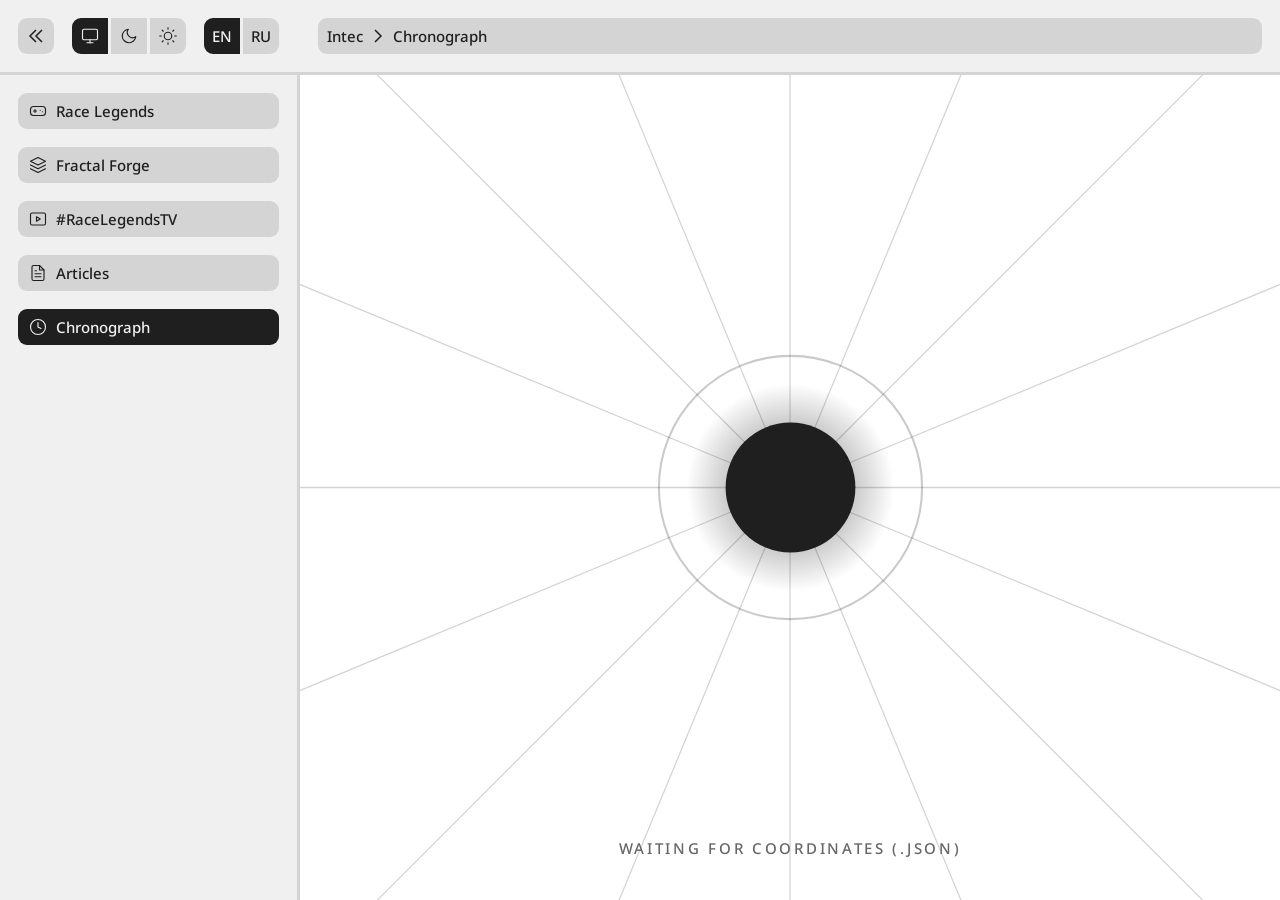
==== commit 205cb0d2: "." ====
--- a/chronograph.html
+++ b/chronograph.html
@@ -174,7 +174,7 @@
         .canvas-svg { height: 100%; display: block; }
 
         .timeline-line { stroke: var(--c-text); stroke-width: 3; fill: none; }
-        .timeline-line, .canvas-svg line {
+        .timeline-line, .canvas-svg line, .canvas-svg polyline {
             stroke-linecap: round;
             stroke-linejoin: round;
         }
@@ -825,11 +825,9 @@
 
             const branches = (tl.branches || []).map(b => ({ id: b.id, nx: splitX[b.spawned_by], by: MAIN_Y + b.depth, depth: b.depth })).filter(b => b.nx !== undefined);
             branches.forEach(b => {
-                h += `<line x1="${b.nx}" y1="${MAIN_Y+NODE_R}" x2="${b.nx}" y2="${b.by}" stroke="var(--c-text)" stroke-width="3" fill="none"/>`;
-                h += `<line x1="${b.nx + 1.5}" y1="${b.by}" x2="${SVG_WIDTH}" y2="${b.by}" stroke="var(--c-bg)" stroke-width="9" fill="none"/>`;
-                h += `<line x1="${b.nx}" y1="${b.by}" x2="${SVG_WIDTH}" y2="${b.by}" stroke="var(--c-text)" stroke-width="3" fill="none"/>`;
-                h += `<text x="${b.nx+15}" y="${b.by-15}" class="svg-branch-label">${escHtml((tl.branches||[]).find(br=>br.id===b.id)?.label||'')}</text>`;
-            });
+                h += `<line x1="${b.nx}" y1="${b.by}" x2="${SVG_WIDTH}" y2="${b.by}" stroke="var(--c-bg)" stroke-width="9" fill="none"/>`;
+                h += `<polyline points="${b.nx},${MAIN_Y+NODE_R} ${b.nx},${b.by} ${SVG_WIDTH},${b.by}" stroke="var(--c-text)" stroke-width="3" fill="none" />`;
+                h += `<text x="${b.nx+15}" y="${b.by-15}" class="svg-branch-label">${escHtml((tl.branches||[]).find(br=>br.id===b.id)?.label||'')}</text>`;});
 
             function nodeHtml(e, y) {
                 const isSplit = e.type === 'split', isCulmination = e.type === 'culmination';
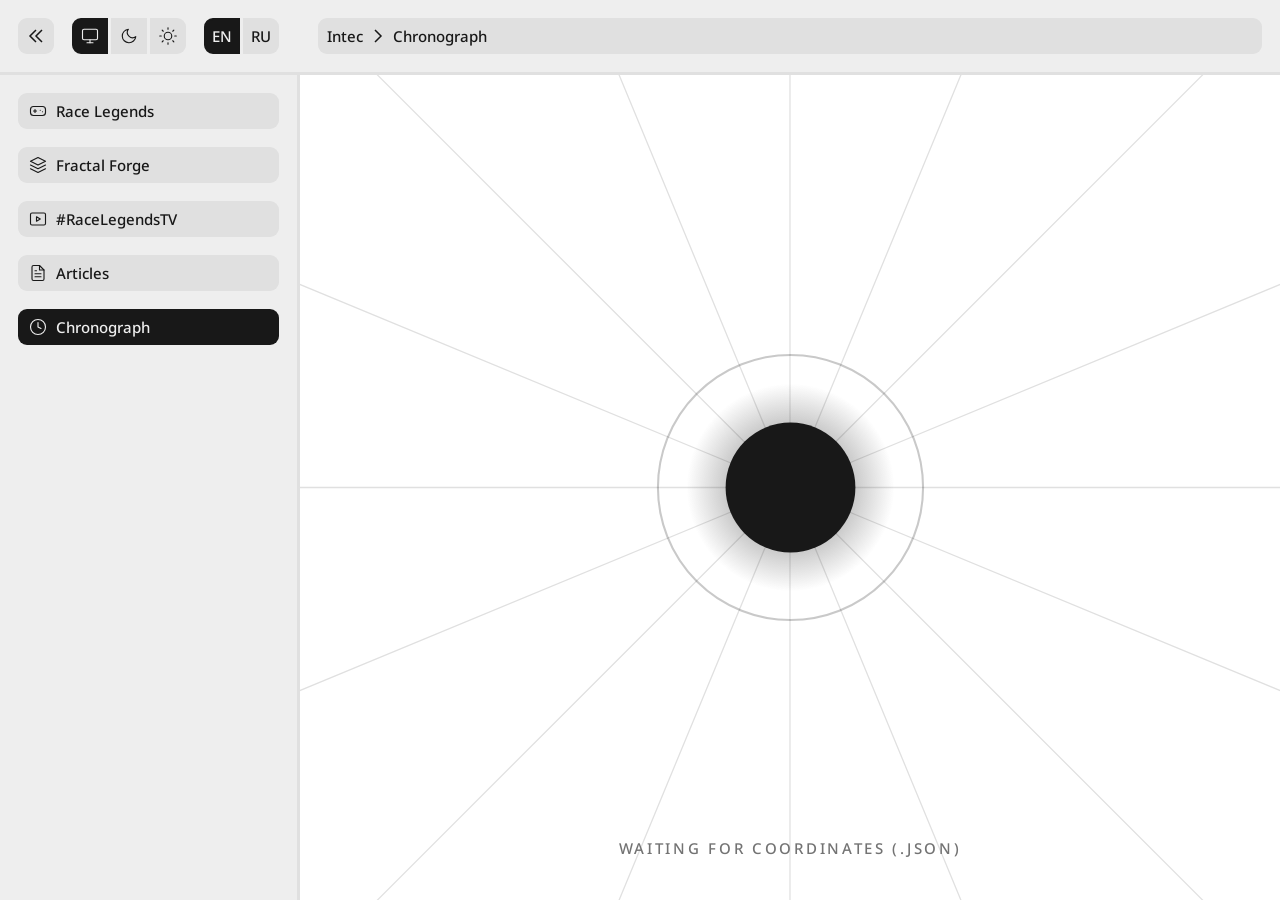
==== commit f4a853ac: "." ====
--- a/chronograph.html
+++ b/chronograph.html
@@ -23,10 +23,10 @@
         html[data-theme="light"] {
             --c-bg: #FFFFFF;
             --c-bg-rgb: 255, 255, 255;
-            --c-panel: #F0F0F0;
-            --c-border: #D4D4D4;
-            --c-text: #1F1F1F;
-            --c-sub: #666666;
+            --c-panel: #EEEEEE;
+            --c-border: #E0E0E0;
+            --c-text: #181818;
+            --c-sub: #737373;
         }
 
         /* МЕДЛЕННАЯ АНИМАЦИЯ */
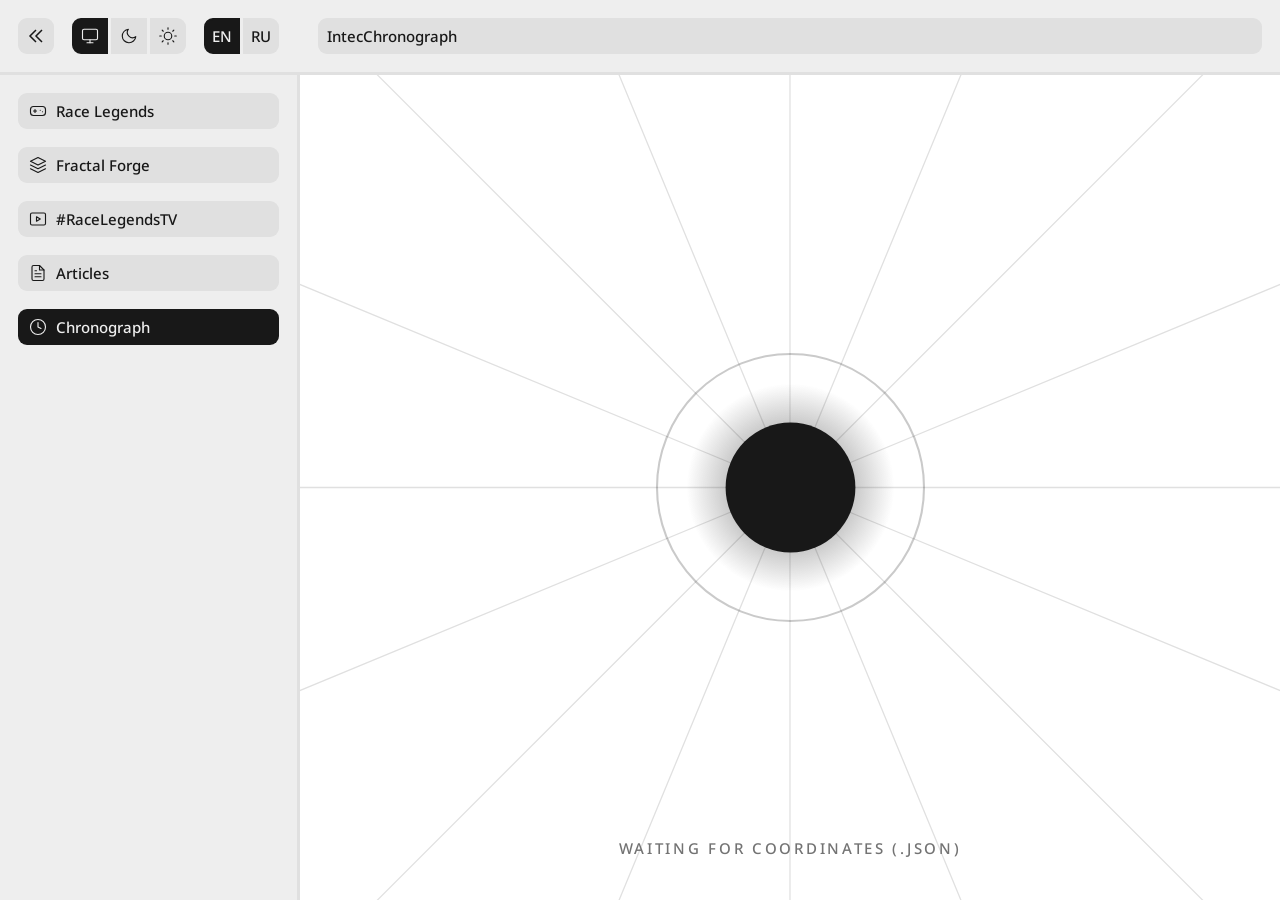
==== commit a76fbb8d: "Initial commit" ====
--- a/chronograph.html
+++ b/chronograph.html
@@ -11,6 +11,9 @@
         /* ============================================================
            ПЕРЕМЕННЫЕ ЦВЕТОВЫХ ТЕМ (ИНВЕРСИЯ)
         ============================================================ */
+        /* Тут лежат цвета для тем. Я сделал все через CSS-переменные, чтобы 
+           инвертировать цвета всей страницы за миллисекунду, просто поменяв 
+           атрибут на html. Дешево и сердито ╰(*°▽°*)╯ */
         :root {
             --c-bg: #000000;
             --c-bg-rgb: 0, 0, 0;
@@ -30,11 +33,14 @@
         }
 
         /* МЕДЛЕННАЯ АНИМАЦИЯ */
+        /* Разделил анимации смены темы на две группы. Медленные - для фонов и панелей. */
         body, .top-bar, .sidebar, .main-area, .inspector-panel, .inspector-body, .v-track, .h-track {
             transition: background-color 0.3s ease, border-color 0.3s ease, color 0.3s ease;
         }
 
         /* БЫСТРАЯ АНИМАЦИЯ */
+        /* А это быстрые - для кнопок и интерактива. Если все будет анимироваться 
+           одинаково медленно, UI будет ощущаться как желе, а мне нужна отзывчивость (⌐■_■) */
         .nav-btn, .back-btn, .toggle-btn, .h-thumb, .v-thumb {
             transition: background-color 0.1s ease, border-color 0.1s ease, color 0.1s ease;
         }
@@ -43,12 +49,17 @@
         /* ============================================================
            СИСТЕМА ЛОКАЛИЗАЦИИ
         ============================================================ */
+        /* Моя гордость - локализация чисто на CSS. Никаких тяжелых JS-перерисовок. 
+           Просто прячу ненужные элементы через display: none в зависимости от атрибута lang. 
+           Ноль нагрузки на процессор! B-) */
         html[lang="en"] [data-lang="ru"] { display: none !important; }
         html[lang="ru"] [data-lang="en"] { display: none !important; }
 
         /* ============================================================
            СБРОС СТИЛЕЙ И БАЗА
         ============================================================ */
+        /* Делаю overflow: hidden и блокирую выделение текста, потому что это типа 
+           desktop-приложение в браузере, а не просто страничка для чтения. */
         * { box-sizing: border-box; margin: 0; padding: 0; -webkit-tap-highlight-color: transparent; }
         *:focus {
             outline: none !important;
@@ -105,6 +116,9 @@
         /* ============================================================
            CHRONOGRAPH: PAGE 1 (MULTIVERSE LANDING)
         ============================================================ */
+        /* Тут лежат канвасы для первой страницы с линиями вселенных и варп-прыжком.
+           Обязательно юзаю will-change: transform, это реально спасает FPS при 
+           скейле сцены во время анимации прыжка 0_0 */
         .chrono-page { position: absolute; inset: 0; width: 100%; height: 100%; }
         
         #page1 {
@@ -128,6 +142,8 @@
         #page1.animating #p1-circle { pointer-events: none; }
         
         /* ПЕРЕОПРЕДЕЛЕНИЕ ЦВЕТОВ ПРИ СИСТЕМНОЙ ОШИБКЕ */
+        /* Если юзер скормил кривой JSON - перекрашиваю глобальные переменные 
+           конкретно для этого блока. Все краснеет! */
         #page1.error {
             --c-text: #E53935 !important;
             --c-sub: #B71C1C !important;
@@ -147,6 +163,7 @@
             background: var(--c-text); opacity: 0; pointer-events: none; transition: opacity 0.3s ease;
         }
 
+        /* Тряска экрана для эффектов. Дешевая CSS анимация */
         @keyframes shake {
             0%,100% { transform: translate(0,0); }
             10% { transform: translate(-5px,-2px); } 20% { transform: translate(6px, 3px); }
@@ -166,6 +183,8 @@
         #page2.visible { display: flex; }
         #page2.fade-in { opacity: 1; }
 
+        /* Вторая страница. Тут таймлайн рисуется векторно прямо в SVG. 
+           Никакого тяжелого канваса для графов, браузер сам отлично рендерит векторы. */
         .canvas-container {
             flex-grow: 1; position: relative; overflow: hidden;
             background: transparent; cursor: grab;
@@ -178,6 +197,9 @@
             stroke-linecap: round;
             stroke-linejoin: round;
         }
+        
+        /* Круги, ромбы, квадраты. Они пульсируют через обычные CSS keyframes. 
+           Дешевле для видеокарты просто не придумать! =D */
         .node { cursor: pointer; }
         .node-shape { fill: var(--c-bg); stroke: var(--c-text); stroke-width: 3; transition: all 0.2s; }
         .node-hover-ring { fill: none; stroke: transparent; stroke-width: 1.5; transition: stroke 0.2s; }
@@ -247,6 +269,8 @@
         }
 
         /* ЕСЛИ ЭТО ТЕЛЕФОН ИЛИ ЛЮБОЙ ЭКРАН В ВЕРТИКАЛЬНОМ ПОЛОЖЕНИИ - ПРЯЧЕМ ХРОНОГРАФ */
+        /* Таймлайн слишком огромный, чтобы пытаться впихнуть его в мобилу, 
+           так что тупо прячу интерфейс и показываю заглушку X_X */
         @media (max-width: 900px), (orientation: portrait) {
             #page1, #page2, #flash { display: none !important; }
             .mobile-blocker { display: flex !important; }
@@ -296,7 +320,9 @@
             font-weight: 600; 
         }
     </style>
-    <!-- Этот скрипт блокирует рендер на миллисекунду, чтобы применить правильную тему ДО первой отрисовки, убирая мерцание -->
+    <!-- Этот скрипт в head - спасительный костыль. Он блокирует рендер на миллисекунду, 
+         чтобы применить правильную тему ДО первой отрисовки. Иначе при загрузке 
+         была бы уродливая белая вспышка на темной теме >_< -->
     <script>
         try {
             const savedTheme = localStorage.getItem('rl-theme') || 'system';
@@ -325,10 +351,10 @@
 
         <div class="breadcrumbs">
             <span class="bc-text" id="bcFirst">Intec</span>
-            <svg class="bc-icon" viewBox="0 0 18 18"><path d="M 6 3 L 12 9 L 6 15"/></svg>
+            <svg class="bc-icon" id="bcSeparator" viewBox="0 0 18 18" style="display: none;"><path d="M 6 3 L 12 9 L 6 15"/></svg>
             <span class="bc-text" data-lang="en">Chronograph</span>
             <span class="bc-text" data-lang="ru">Хронограф</span>
-            <svg class="bc-icon" id="bcSeparator" viewBox="0 0 18 18" style="display: none;"><path d="M 6 3 L 12 9 L 6 15"/></svg>
+            <svg class="bc-icon" id="bcSeparator2" viewBox="0 0 18 18" style="display: none;"><path d="M 6 3 L 12 9 L 6 15"/></svg>
             <span class="bc-text" id="bcStoryName" style="display: none;"></span>
         </div>
     </header>
@@ -427,6 +453,7 @@
         const bcFirst = document.getElementById('bcFirst');
         const bcSeparator = document.getElementById('bcSeparator');
         const bcStoryName = document.getElementById('bcStoryName');
+        const bcSeparator2 = document.getElementById('bcSeparator2');
         
         const mainArea = document.getElementById('mainArea');
         const page1 = document.getElementById('page1');
@@ -462,6 +489,8 @@
         let panelOffset = 0;
         let nodeData = {};
 
+        // Константа BIG_BANG_DATA - хардкод для Точки Ноль. 
+        // Все остальные ноды будут парситься из JSON файла.
         const BIG_BANG_DATA = {
             title: 'Большой взрыв', date: '≈ 13,8 млрд л. н.',
             desc: '<span class="highlight">Большой взрыв</span> - это момент, когда все вселенные начали быстро расширяться из одной крошечной и очень горячей точки. Данная точка является <span class="highlight">"Точкой Ноль"</span>, порождение всего сущего.<br><br>Она является общим центром, из которого во все стороны расходятся прямые линии. Каждая такая линия - это <span class="highlight">отдельная вселенная</span> со своими собственными правилами и законами природы. В данном UI вселенные представлены именно как линии, а не как пузыри, потому что так удобнее следить за ходом времени и понимать, что и когда в них происходило.<br><br>Если рассмотреть одну такую линию вблизи, можно увидеть, что она постоянно делится на новые ветки. Это происходит в <span class="highlight">"Точках расхождения"</span> - особых моментах, когда случается какое-то событие и история разделяется на несколько разных путей.<br><br>В этой системе не существует одной <span class="highlight">"самой правильной"</span> или главной линии времени. Все варианты развития событий одинаково важны и реальны.<br><br>Таким образом, всё мироздание похоже на гигантское дерево из бесконечного количества веток, которые растут из одного общего корня - <span class="highlight">Точки Ноль</span>. Любое изменение в прошлом просто создает новую ветку, которая идет дальше своим путем, не мешая остальным.'
@@ -476,6 +505,9 @@
         let warpParticles = [], warpRAF = null, isWarpReverse = false, isStoppingWarp = false;
         let sharedAudioCtx = null, audioUnlocked = false;
 
+        // Генератор звука системной ошибки. Чистый AudioContext, пищу осциллятором 
+        // (sawtooth) по заданным частотам. Весит 0 байт, не надо грузить никаких аудиофайлов 
+        // с сервера. Чистый кайф (⌐■_■)
         function playTone(type, startFreq, endFreq, maxVol, duration, attackTime = 0.003) {
             try {
                 if (!sharedAudioCtx) sharedAudioCtx = new (window.AudioContext || window.webkitAudioContext)();
@@ -520,16 +552,18 @@
         function updateBreadcrumbs(storyName) {
             if (!storyName) {
                 bcFirst.textContent = 'Intec';
-                bcSeparator.style.display = 'none';
+                bcSeparator2.style.display = 'none';
                 bcStoryName.style.display = 'none';
             } else {
-                bcFirst.textContent = storyName.length > 25 ? '···' : 'Intec';
-                bcSeparator.style.display = 'block';
+                bcFirst.textContent = storyName.length > 25 ? '...' : 'Intec';
+                bcSeparator2.style.display = 'block';
                 bcStoryName.style.display = 'block';
                 bcStoryName.textContent = storyName;
             }
         }
 
+        // Рисую лучи мультивселенной на первом экране. Обычный цикл с тригонометрией. 
+        // Высчитываю X и Y через синус и косинус. Ничего сложного, математика 5 класса =)
         function drawMv() {
             mvCtx.clearRect(0, 0, mvCanvas.width, mvCanvas.height);
             const cx = mvCanvas.width / 2, cy = mvCanvas.height / 2;
@@ -556,6 +590,7 @@
             mvCtx.globalAlpha = 1;
         }
 
+        // Варп-эффект! Создаю массив частиц.
         function spawnWarpParticles() {
             warpParticles = [];
             const cx = warpCanvas.width / 2, cy = warpCanvas.height / 2;
@@ -576,6 +611,9 @@
             }
         }
 
+        // В requestAnimationFrame двигаю частицы от центра (или к центру, если это отмена). 
+        // Чтобы они не жрали память, удаляю мертвые частицы из массива и спавню новые. 
+        // Обычный канвас работает в разы быстрее, чем гонять тысячи скрытых DOM-элементов.
         function animateWarp() {
             warpCtx.clearRect(0, 0, warpCanvas.width, warpCanvas.height);
             const cx = warpCanvas.width / 2, cy = warpCanvas.height / 2;
@@ -615,6 +653,9 @@
             warpRAF = requestAnimationFrame(animateWarp);
         }
 
+        // Тут живет монстр - логика переходов. Вместо тяжелых библиотек для анимаций (типа GSAP), 
+        // я написал свою функцию later(fn, ms). Это просто обертка над setTimeout, 
+        // которая складывает таймеры в массив, чтобы их можно было убить при реверсе.
         function later(fn, ms) { const t = setTimeout(fn, ms); animTimers.push(t); return t; }
         
         function setStatus(textEn, textRu) {
@@ -628,6 +669,9 @@
             return true;
         }
 
+        // Парсер JSON файла через Drag & Drop. Проверяю структуру. 
+        // Если кто-то подсунет кривой файл - триггерю showErrorState() с красным экраном, 
+        // тряской и звуком писка.
         function loadFile(file) {
             const r = new FileReader();
             r.onload = ev => { 
@@ -677,6 +721,8 @@
             }, 3000);
         }
 
+        // Переход делается поэтапно: скан линий, вспышка, зум канваса 
+        // (тут как раз помогает will-change) и рендер самого SVG.
         function startTransition(json) {
             isAnimating = true; page1.classList.add('animating');
             setStatus('ANALYZING TIMELINES...', 'АНАЛИЗ ЛИНИЙ ВРЕМЕНИ...');
@@ -784,6 +830,10 @@
         
         function escHtml(s) { return String(s||'').replace(/&/g,'&amp;').replace(/</g,'&lt;').replace(/>/g,'&gt;').replace(/"/g,'&quot;'); }
 
+        // Генерация SVG таймлайна. Я не создаю элементы через document.createElement 
+        // (это жрет ресурсы при таком количестве нод), я собираю огромную HTML-строку 
+        // и вкидываю ее в innerHTML один раз! Максимальная производительность ╰(*°▽°*)╯
+        // Рассчитываю ширину viewBox динамически на основе самой далекой ноды.
         function renderTimeline(json) {
             const tl = json.timeline;
             updateBreadcrumbs(tl.name || 'Без названия');
@@ -877,6 +927,8 @@
             panelOffset = 0; setTimeout(refreshPanel, 0);
         };
 
+        // Моя любимая кастомная система скролла с инерцией для тачскринов (прямо как на сайте). 
+        // Тут я сделал два ползунка - горизонтальный для канваса и вертикальный для инспектора.
         function getPanelMaxOffset() { return Math.max(0, inspectorPanel.scrollHeight - inspectorClip.clientHeight); }
         function setPanelOffset(o) {
             const max = getPanelMaxOffset(); panelOffset = Math.max(0, Math.min(o, max));
@@ -1015,6 +1067,8 @@
             drawMv();
         });
 
+        // ResizeObserver. Обновляю канвасы и пересчитываю ползунки, если размер окна 
+        // изменился. Главное не забыть перерисовать сцену через drawMv().
         const resizeObserver = new ResizeObserver(() => {
             const rect = mainArea.getBoundingClientRect();
             if (rect.width === 0 || rect.height === 0) return;
